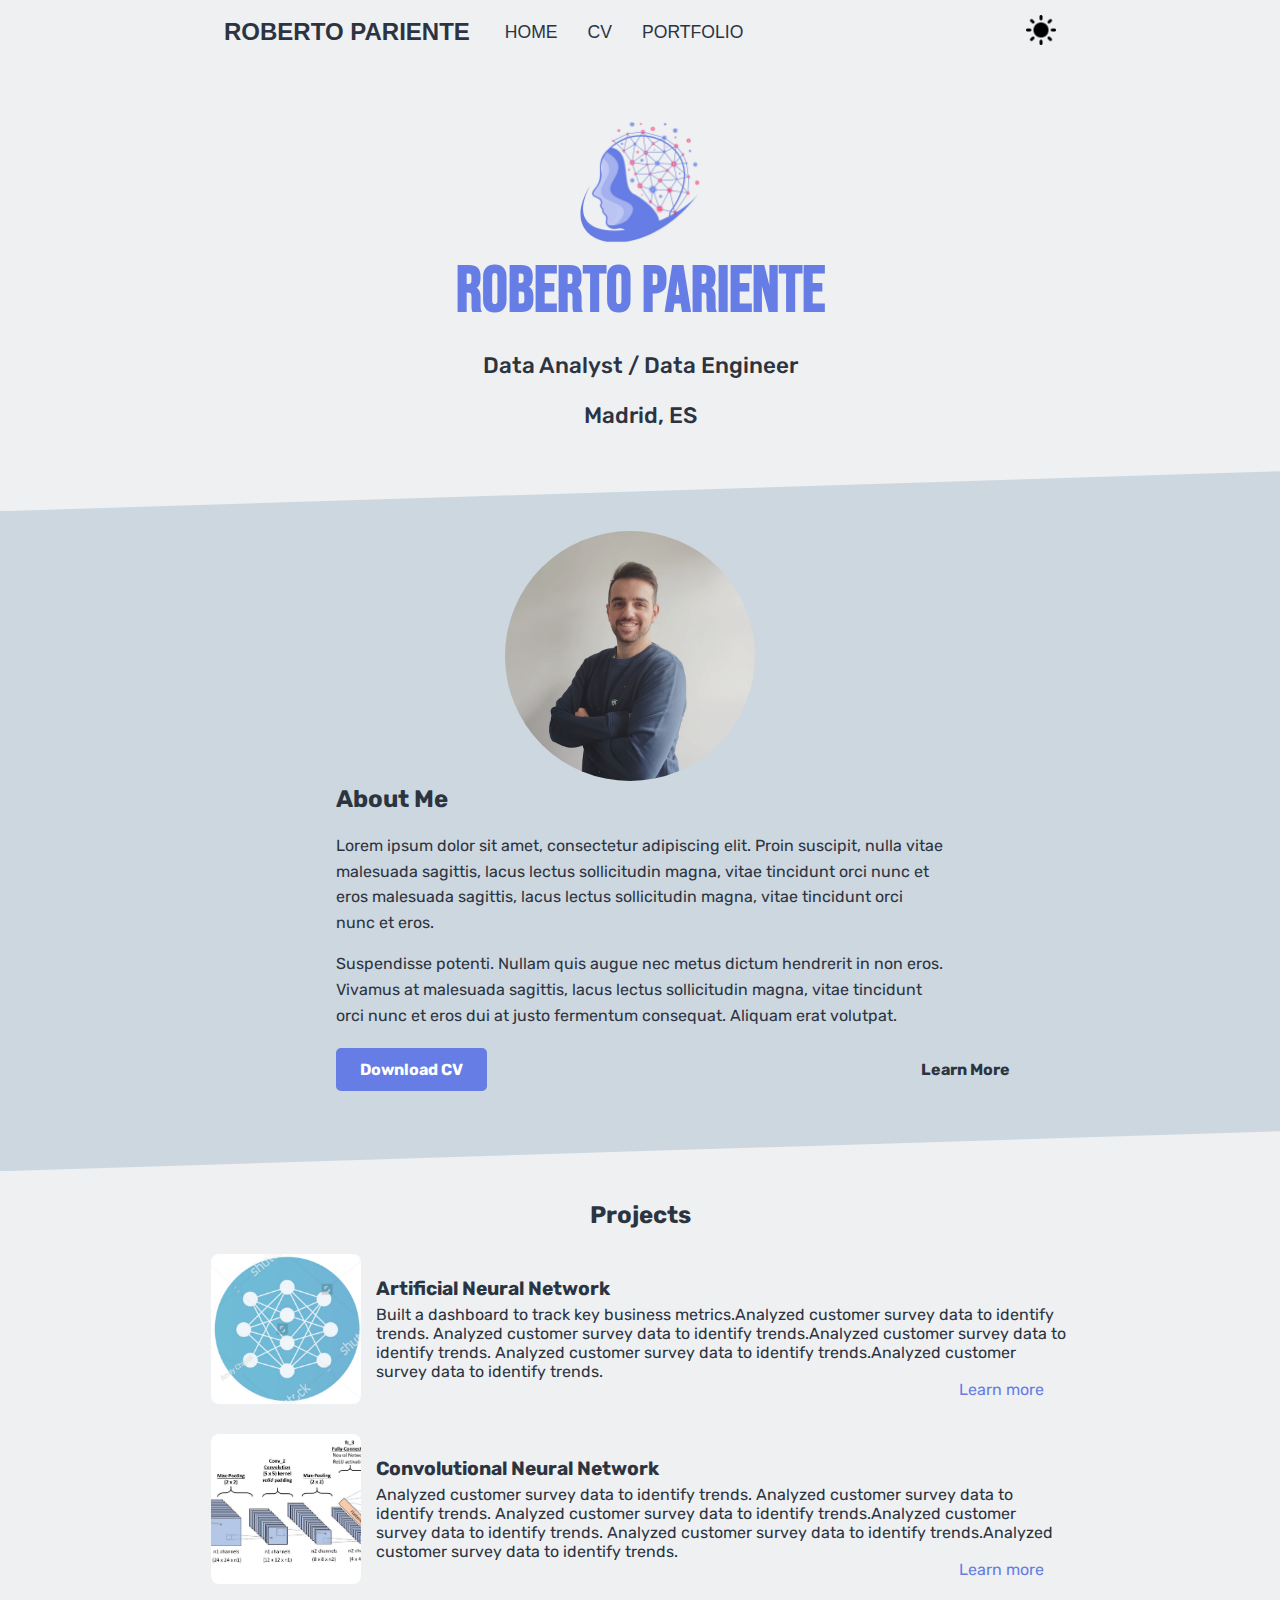
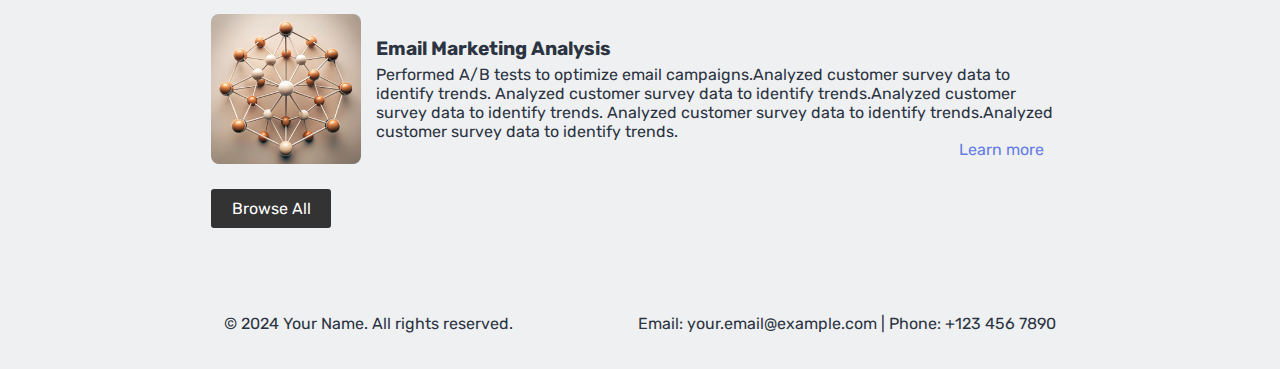
==== index.html @ 82af01e3 "Add files via upload" ====
<!DOCTYPE html>
<html lang="en">

<head>
    <meta charset="UTF-8">
    <meta name="viewport" content="width=device-width, initial-scale=1.0">
    <title>Roberto Pariente's Portfolio</title>
    <link rel="stylesheet" href="assets/css/main.css">
    <link href="https://fonts.googleapis.com/css2?family=Bebas+Neue&display=swap" rel="stylesheet">
    <link href="https://fonts.googleapis.com/css2?family=Rubik:wght@400;500;700&display=swap" rel="stylesheet">

    <script src="assets/js/main.js" defer></script>
</head>

<body>
    
    <!-- Navigation Bar -->
    <header>
        <div class="container">
            <div class="nav-left">
                <a href="index.html" class="logo">ROBERTO PARIENTE</a>
            </div>
            <nav class="nav-center">
                <ul>
                    <li><a href="index.html">HOME</a></li>
                    <li><a href="cv.html">CV</a></li>
                    <li><a href="portfolio.html">PORTFOLIO</a></li>
                </ul>
            </nav>
            <div class="nav-right">
                <!-- <a href="#" class="dark-mode-toggle">Dark Mode</a> -->
                <img class="dark-mode-toggle-img" src="assets/images/day-mode-icon.png" alt="Toggle Dark Mode">
            </div>
        </div>
    </header>

    <!-- Hero Section -->
    <section class="hero">
        <div class="hero-img">
            <img src="assets/images/Logo.png" alt="">
        </div>
        <div class="hero-content">
            <h1>Roberto Pariente</h1>
            <p>Data Analyst / Data Engineer</p>
            <p>Madrid, ES</p>
        </div>
    </section>

    <!-- About Me Section -->
    <section class="about-me">
        <div class="about-container">
            <div class="about-photo">
                <img src="assets/images/Linkedin_photo.jpg" alt="[Your Name]">
            </div>
            <div class="about-text">
                <h2>About Me</h2>
                <p>Lorem ipsum dolor sit amet, consectetur adipiscing elit. Proin suscipit, nulla vitae 
                    malesuada sagittis, lacus lectus sollicitudin magna, vitae tincidunt orci nunc et eros
                    malesuada sagittis, lacus lectus sollicitudin magna, vitae tincidunt orci nunc et eros.</p>
                <p>Suspendisse potenti. Nullam quis augue nec metus dictum hendrerit in non eros. Vivamus at 
                    malesuada sagittis, lacus lectus sollicitudin magna, vitae tincidunt orci nunc et eros
                    dui at justo fermentum consequat. Aliquam erat volutpat.</p>
                <div class="about-buttons">
                    <a href="your-cv.pdf" class="btn download" download>Download CV</a>
                    <a href="cv.html" class="btn learn-more">Learn More</a>
                </div>
            </div>
        </div>
    </section>

    <!-- Featured Projects -->
    <section class="featured-projects">
        <h2>Projects</h2>
        <div class="project-list">
            <div class="project-item">
                <img src="assets/images/Neural_network_example.png" alt="Artificial Neural Network" class="project-icon">
                <div class="project-details">
                    <h3>Artificial Neural Network</h3>
                    <p>Built a dashboard to track key business metrics.Analyzed customer survey data to identify trends.
                        Analyzed customer survey data to identify trends.Analyzed customer survey data to identify trends.
                        Analyzed customer survey data to identify trends.Analyzed customer survey data to identify trends.
                        <a href="project_1.html" class="learn-more-btn-index">Learn more</a></p>
                </div>
            </div>
            <div class="project-item">
                <img src="assets/images/example_CNN.jpeg" alt="Convolutional Neural Network" class="project-icon">
                <div class="project-details">
                    <h3>Convolutional Neural Network</h3>
                    <p>Analyzed customer survey data to identify trends. Analyzed customer survey data to identify trends.
                        Analyzed customer survey data to identify trends.Analyzed customer survey data to identify trends.
                        Analyzed customer survey data to identify trends.Analyzed customer survey data to identify trends.
                        <a href="iuguig.html" class="learn-more-btn-index">Learn more</a></p>
                </div>
            </div>
            <div class="project-item">
                <img src="assets/images/project-img-sample.png" alt="Email Marketing Analysis Icon" class="project-icon">
                <div class="project-details">
                    <h3>Email Marketing Analysis</h3>
                    <p>Performed A/B tests to optimize email campaigns.Analyzed customer survey data to identify trends.
                        Analyzed customer survey data to identify trends.Analyzed customer survey data to identify trends.
                        Analyzed customer survey data to identify trends.Analyzed customer survey data to identify trends.
                        <a href="#" class="learn-more-btn-index">Learn more</a></p>
                </div>
            </div>
            <a href="portfolio.html" class="browse-all-button">Browse All</a>
        </div>
    </section>

    <!-- Footer -->
    <footer>
        <div class="container">
            <p>&copy; 2024 Your Name. All rights reserved.</p>
            <p>Email: your.email@example.com | Phone: +123 456 7890</p>
        </div>
    </footer>
</body>

</html>
---- assets/css/main.css ----
/* Light Mode (Default) */
:root {
    --Navvar-bg-color: #eef0f2; 
    --Navvar-text-color: #2c3441;
    --Navvar-text-color-hover: #2c3441;
    --primary-bg-color: #eef0f2; 
    --primary-text-color: #2c3441;
    --primary-text-color-hover: #2c3441;
    --secondary-bg-color: #ccd7df;
    --secondary-text-color: #2c3441;
    --secondary-text-color-hover: #2c3441;
    --footer-bg-color: #eef0f2;
    --footer-text-color: #2c3441;
    --footer-text-color-hover: #2c3441;

    --special-color: #657de4;
    --highlight-color: #121212;
}

/* Dark Mode */
[data-theme="dark"] {
    
    --Navvar-bg-color: #2b3746; 
    --Navvar-text-color: #eef0f2;
    --Navvar-text-color-hover: #eef0f2;
    --primary-bg-color: #2b3746; 
    --primary-text-color: #eef0f2;
    --primary-text-color-hover: #eef0f2;
    --secondary-bg-color: #1a2029;
    --secondary-text-color: #eef0f2;
    --secondary-text-color-hover: #eef0f2;
    --footer-bg-color: #2b3746;
    --footer-text-color: #eef0f2;
    --footer-text-color-hover: #eef0f2;

    /* Accent Colors */
    --special-color: #657de4;
    --highlight-color: #f6f4ec;
}




/* General Styles */
body {
    font-family: 'Rubik', sans-serif;
    margin: 0;
    padding: 0;
    box-sizing: border-box;
}

.container {
    display: flex;
    justify-content: space-between;
    align-items: center;
    max-width: 65%;
    margin: 0 auto;
}

/* Navigation Bar */
header {
    background-color: var(--Navvar-bg-color);
    height: 30px;
    align-content: center;
    transition: background-color 0.3s ease, color 0.3s ease; /* Smooth transition */
    padding: 15px 0;
    font-family:'Lucida Sans', sans-serif;
    
}

header .container {
    display: flex;
    align-items: center;
    justify-content: space-between; /* Distribute space between nav-left, nav-center, and nav-right */
    padding: 0px 10px;
}

/* Align nav-left and nav-center next to each other */
.nav-left {
    display: flex;
    align-items: center;
    margin-right: 20px; /* Optional: adjust spacing between nav-left and nav-center */
}

.nav-center {
    display: flex;
    align-items: center;
    margin-right: auto; /* Push nav-center next to nav-left */
}

.logo {
    font-size: 1.5em;
    font-weight: bold;
    color: var(--Navvar-text-color);
    transition: color 0.3s ease;
    text-decoration: none;
}

nav ul {
    list-style: none;
    display: flex;
    padding: 0px 0px 0px 0px;
    margin: 0;
}

nav ul li {
    margin: 0 15px;
}

nav ul li a {
    text-decoration: none;
    color: var(--Navvar-text-color);
    font-size: 1.1em;
}

nav ul li a:hover {
    color: var(--Navvar-text-color-hover);
    font-weight: bold;
}

.nav-right {
    font-size: 1em;
}

.dark-mode-toggle {
    text-decoration: none;
    color: var(--Navvar-text-color);
    font-size: 1em;
}

.dark-mode-toggle:hover {
    color: var(--Navvar-text-color-hover);
}

.dark-mode-toggle-img {
    position: relative;
    cursor: pointer;
    width: 30px;
    height: auto;
    transition: transform 0.3s ease;
}


.dark-mode-toggle-img:hover {
    transform: scale(1.2);
}

/* Hero Section */
.hero {
    background-color: var(--primary-bg-color);
    transition: background-color 0.3s ease, color 0.3s ease; /* Smooth transition */
    padding: 60px 20px;
    text-align: center;
}

.hero img{
    min-width: 120px;
    width: 10%;
    height: auto;
    padding: 0px 0px 5px;
}

.hero-content h1 {
    margin: 0;
    font-family: 'Bebas Neue', sans-serif;
    font-size: 4em;
    color: var(--special-color);
}

.hero-content p {
    font-size: 1.4em;
    font-weight: 500;
    color: var(--primary-text-color);
}

/* About me section */

.about-me {
    position: relative;
    padding: 20px 20px 80px;
    background-color: var(--secondary-bg-color);
    transition: background-color 0.3s ease, color 0.3s ease; /* Smooth transition */
}

.about-me::before {
    content: '';
    position: absolute;
    top: 0;
    left: 0;
    right: 0;
    height: 40px; /* Adjust height for the slant */
    background-color: var(--secondary-bg-color); /* Match with the section background */
    transition: background-color 0.3s ease, color 0.3s ease; /* Smooth transition */
    clip-path: polygon(100% 0, 0 100%, 100% 100%);
    z-index: 1; /* Ensure it stays behind the content */
    transform: translateY(-99.8%); /* Optional: adjusts the slant position */
}

.about-container {
    position: relative;
    display: flex;
    max-width: 70%;
    margin: auto;
    align-items: center;
    justify-content: center;
    flex-wrap: wrap;
}

.about-photo img {
    min-width: 100px;
    width: 250px;
    height: auto;
    border-radius: 50%;
    margin-right: 20px;
}

.about-text {
    max-width: 70%;
}

.about-text h2 {
    color: var(--secondary-text-color);
    margin-top: 0;
}

.about-text p {
    color: var(--secondary-text-color);
    line-height: 1.6;
}

.about-buttons {
    margin-top: 20px;
}

.about-buttons .btn {
    display: inline-block;
    margin-right: 10px;
    padding: 12px 24px;
    color: white;
    background-color: #333;
    text-decoration: none;
    border-radius: 5px;
    font-weight: bold;
    cursor: pointer;
    transition: background-color 0.3s ease;

}

.about-buttons .btn:hover {
    text-decoration: underline;
}

.about-buttons .btn.download {
    background-color: var(--special-color);
    color: #fff;
    border: none;
}

.about-buttons .btn.download:hover {
    background-color: var(--special-color);
}

.about-buttons .learn-more{
    position: absolute;
    bottom: 0px;
    right: 30px;
    color: var(--secondary-text-color);
    background-color: var(--secondary-bg-color);
    transition: transform 0.3s ease;
}


/* Featured Projects */
.featured-projects {
    padding: 10px 20px 50px;
    background-color: var(--primary-bg-color);
    transition: background-color 0.3s ease, color 0.3s ease; /* Smooth transition */
    position: relative;
}

.featured-projects::before {
    content: '';
    position: absolute;
    top: 0;
    left: 0;
    right: 0;
    height: 40px; /* Adjust height for the slant */
    background-color: var(--primary-bg-color); /* Match with the section background */
    transition: background-color 0.3s ease, color 0.3s ease; /* Smooth transition */
    clip-path: polygon(100% 0, 0 100%, 100% 100%);
    z-index: 1; /* Ensure it stays behind the content */
    transform: translateY(-100%); /* Optional: adjusts the slant position */
}

.featured-projects h2 {
    margin-bottom: 20px;
    color: var(--primary-text-color);
    font-size: 1.5em;
    font-weight: bold;
    text-align: center; /* Center the heading */
}

.project-list {
    display: flex;
    flex-direction: column;
    gap: 20px;
    max-width: 70%;  /* Limit the width to prevent stretching across the screen */
    margin: 0 auto;    /* Center the project list within the section */
    padding: 0px 20px;   /* Add padding for spacing on both sides */
}

.project-item {
    position: relative;
    display: flex;
    align-items: center;
    padding: 5px;
}

.project-icon {
    width: 150px;
    height: 150px;
    margin-right: 15px;
    border-radius: 8px;
    object-fit: cover;
    background-color: var(--primary-bg-color);
    transition: background-color 0.3s ease, color 0.3s ease; /* Smooth transition */
}

.project-details {
    flex-grow: 1;
}

.project-details h3 {
    margin: 0;
    font-size: 1.2em;
    color: var(--primary-text-color);
    font-weight: bold;
}

.project-details p {
    margin: 5px 0 0;
    color: var(--primary-text-color);
}

.project-details a {
    color: var(--special-color);
    text-decoration: none;
}

.project-details a:hover {
    text-decoration: underline;
}

.learn-more-btn-index {
    position: absolute;
    bottom: 0px;
    right: 10px;
    color: var(--secondary-text-color);
    font-family:  'Rubik', sans-serif, monospace;
    padding: 10px 20px;
    display: inline-block;
    margin-top: 10px;
    align-self: flex-end;
}

.learn-more-btn-index:hover {
    text-decoration: underline;
}



.browse-all-button {
    display: inline-block;
    max-width: 80px;
    text-align: center;
    background-color: #333;
    color: #fff;
    padding: 10px 20px;
    margin-left: 5px;
    font-size: 1em;
    text-decoration: none;
    border-radius: 3px;
    transition: background-color 0.3s ease;
}

.browse-all-button:hover {
    background-color: #555;
}


/* Footer */
footer {
    background-color: var(--footer-bg-color);
    transition: background-color 0.3s ease, color 0.3s ease; /* Smooth transition */
    color: var(--footer-text-color);
    text-align: center;
    padding: 20px 0;
}

/* Main CV Container */
.cv-section {
    background-color: var(--primary-bg-color);
    transition: background-color 0.3s ease, color 0.3s ease; /* Smooth transition */
    color: var(--primary-text-color);
}


.cv-container {
    margin-left: auto;
    margin-right: auto;
    display: flex;
    gap: 30px;
    padding: 40px 0;
    max-width: 70%;
    
}

/* Left Column for CV */
.cv-left {
    flex: 1;
    max-width: 20%;
}

.profile-photo {
    width: 100%;
    border-radius: 10px;
    margin-bottom: 20px;
}

.personal-info {
    background-color: var(--secondary-bg-color);
    transition: background-color 0.3s ease, color 0.3s ease; /* Smooth transition */
    padding: 20px;
    border-radius: 10px;
}

.personal-info a{
    padding-left: 5px;
}

.personal-info a img{
    width: 30px;
    height: 30px;
}

/* Right Column for CV */
.cv-right {
    flex: 3;
}

.cv-right section {
    margin-bottom: 40px;
}


.cv-right h3 {
    margin-bottom: 20px;
    font-size: 1.5em;
    color: var(--primary-text-color);
}

.cv-item {
    display: flex;
    align-items: flex-start;
    margin-bottom: 20px;
    position: relative;
    flex-wrap: wrap;
}

.cv-item-info {
    flex: 1;
    padding-left: 10px;
}

.cv-item-icon-left,
.cv-item-icon-right {
    display: flex;
    align-items: center;
}

.cv-item-icon-left img,
.cv-item-icon-right img {
    width: 24px;
    height: auto;
}

.cv-item-icon-left {
    margin-right: 10px;
}

.cv-item h4 {
    margin: 0;
    font-size: 1.2em;
}

.cv-item p {
    margin: 5px 0;
    color: var(--primary-text-color);
}

.cv-item-details {
    display: none;
    padding: 10px;
    background-color: var(--secondary-bg-color);
    transition: background-color 0.3s ease, color 0.3s ease; /* Smooth transition */
    border-radius: 5px;
    width: 100%;
    margin-top: 10px;
    box-shadow: 0 2px 4px rgba(0, 0, 0, 0.1);
    line-height: 1.6;
    margin-left: 40px;
}

.cv-item-details li {
    margin-left: 10px;
}

.cv-item.open .cv-item-details {
    display: block;
}

.cv-item.open {
    flex-direction: column;
}

/* ######################################### Portfolio Section ###################################### */

.portfolio-section {
    background-color: var(--primary-bg-color);
    transition: background-color 0.3s ease, color 0.3s ease; /* Smooth transition */
    color: var(--primary-text-color);
}

.projects-container {
    max-width: 70%;
    margin: 0 auto;
    padding: 40px 0;
    text-align: center;
}

.projects-container h2 {
    margin-bottom: 30px;
    font-size: 2em;
    color: var(--primary-text-color);
}

/* Project Card */
.project-card {
    position: relative;
    display: flex;
    background-color: var(--secondary-bg-color);
    transition: background-color 0.3s ease, color 0.3s ease; /* Smooth transition */
    border-radius: 10px;
    margin-bottom: 20px;
    padding: 20px;
    align-items: center;
    justify-content: space-between;
}

.project-image {
    max-width: 250px;
    height: 250px;
    object-fit: cover;
    border-radius: 10px;
    margin-right: 40px;
}

.project-info {
    flex: 1;
    text-align: left;
}

.project-info h3 {
    margin: 0 0 10px 0;
    font-size: 1.5em;
    color: var(--secondary-text-color);
}

.project-info p {
    margin: 0 0 20px 0;
    color: var(--secondary-text-color);
}

.learn-more-btn {
    position: absolute;
    bottom: 10px;
    right: 10px;
    text-decoration: none;
    color: var(--secondary-text-color);
    background-color: var(--secondary-bg-color);
    font-family:  'Rubik', sans-serif, monospace;
    padding: 10px 20px;
    border-radius: 5px;
    display: inline-block;
    margin-top: 10px;
    align-self: flex-end;
}

.learn-more-btn:hover {
    text-decoration: underline;
}

/* #################### Project #################### */

.project-container {
    background-color: var(--primary-bg-color);
    transition: background-color 0.3s ease, color 0.3s ease; /* Smooth transition */
    padding: 40px 0px 80px;
}

.project-header {
    text-align: center;
    max-width: 70%;
    margin: auto;
    margin-bottom: 40px;
}

.project-header h1 {
    font-size: 50px;
    color: var(--primary-text-color);
}

.project-header p {
    font-size: 20px;
    color: var(--primary-text-color);
    margin-top: 10px;
}

.project-sections {
    position: relative;
    padding: 20px 20px;
    background-color: var(--secondary-bg-color);
    transition: background-color 0.3s ease, color 0.3s ease; /* Smooth transition */
}

.project-sections::before {
    content: '';
    position: absolute;
    top: 0;
    left: 0;
    right: 0;
    height: 80px; /* Adjust height for the slant */
    background-color: var(--secondary-bg-color); /* Match with the section background */
    transition: background-color 0.3s ease, color 0.3s ease; /* Smooth transition */
    clip-path: polygon(100% 0, 0 100%, 100% 100%);
    z-index: 1; /* Ensure it stays behind the content */
    transform: translateY(-100%); /* Optional: adjusts the slant position */
}

.project-sections section {
    width: 70%;
    margin: 0 auto 20px;
}

.project-sections h2 {
    font-size: 35px;
    margin-bottom: 20px;
    color: var(--secondary-text-color);
}

.project-sections h3 {
    font-size: 22px;
    color: var(--secondary-text-color);
    line-height: 1.6;
}

.project-sections li {
    font-size: 20px;
    color: var(--secondary-text-color);
    line-height: 1.6;
}
.project-sections p {
    font-size: 20px;
    color: var(--secondary-text-color);
    line-height: 1.6;
}

.project-sections pre {
    background-color: #f6f4ec;
    padding: 15px;
    border-radius: 5px;
    overflow-x: auto;
    margin-top: 10px;
}

.project-sections code {
    font-family: 'Courier New', Courier, monospace;
    color: #c7254e;
}
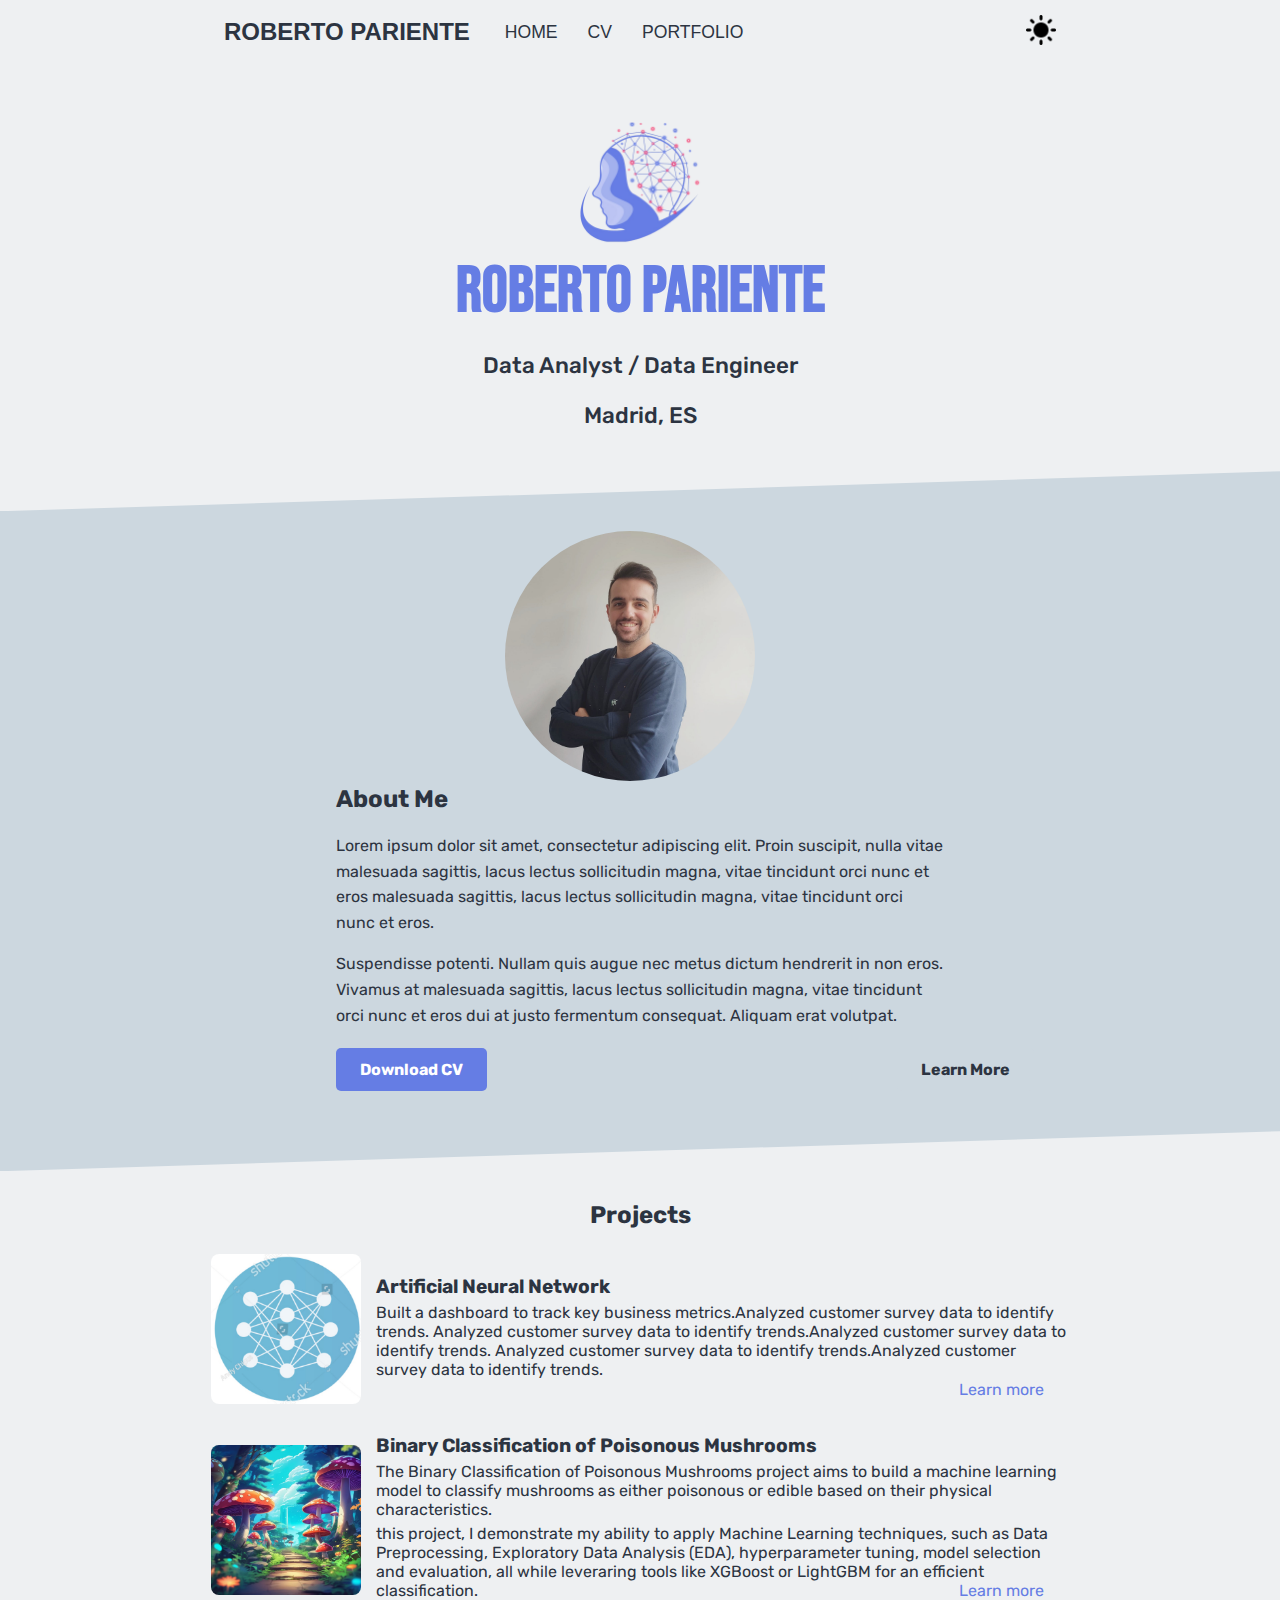
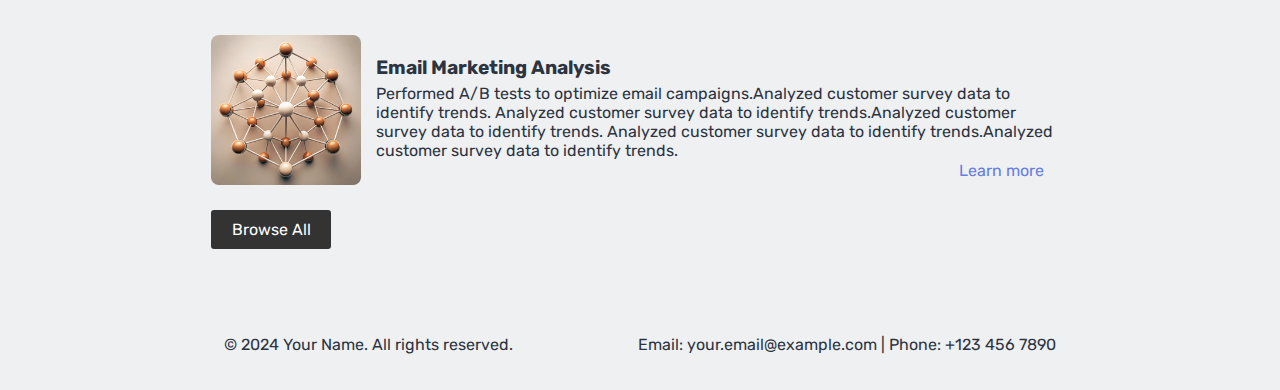
==== commit 21abafec: "Add files via upload" ====
--- a/index.html
+++ b/index.html
@@ -5,7 +5,8 @@
     <meta charset="UTF-8">
     <meta name="viewport" content="width=device-width, initial-scale=1.0">
     <title>Roberto Pariente's Portfolio</title>
-    <link rel="stylesheet" href="assets/css/main.css">
+    <link rel="stylesheet" href="assets/css/generic.css">
+    <link rel="stylesheet" href="assets/css/index.css">
     <link href="https://fonts.googleapis.com/css2?family=Bebas+Neue&display=swap" rel="stylesheet">
     <link href="https://fonts.googleapis.com/css2?family=Rubik:wght@400;500;700&display=swap" rel="stylesheet">
 
@@ -13,13 +14,38 @@
 </head>
 
 <body>
-    
-    <!-- Navigation Bar -->
     <header>
         <div class="container">
             <div class="nav-left">
                 <a href="index.html" class="logo">ROBERTO PARIENTE</a>
             </div>
+            <!-- Hamburger Menu Icon -->
+            <div class="hamburger" onclick="toggleMenu()">
+                <div class="bar"> </div>
+                <div class="bar"> </div>
+                <div class="bar"> </div>
+            </div>
+            <!-- Navigation Menu -->
+            <nav class="nav-center" id="navLinks">
+                <ul>
+                    <li><a href="index.html">HOME</a></li>
+                    <li><a href="cv.html">CV</a></li>
+                    <li><a href="portfolio.html">PORTFOLIO</a></li>
+                </ul>
+            </nav>
+            <div class="nav-right">
+                <img class="dark-mode-toggle-img" src="assets/images/day-mode-icon.png" alt="Toggle Dark Mode">
+            </div>
+        </div>
+    </header>
+    
+    <!-- Navigation Bar
+    <header>
+        <div class="container">
+            <div class="nav-left">
+                <a href="index.html" class="logo">ROBERTO PARIENTE</a>
+            </div>
+
             <nav class="nav-center">
                 <ul>
                     <li><a href="index.html">HOME</a></li>
@@ -27,12 +53,12 @@
                     <li><a href="portfolio.html">PORTFOLIO</a></li>
                 </ul>
             </nav>
+
             <div class="nav-right">
-                <!-- <a href="#" class="dark-mode-toggle">Dark Mode</a> -->
                 <img class="dark-mode-toggle-img" src="assets/images/day-mode-icon.png" alt="Toggle Dark Mode">
             </div>
         </div>
-    </header>
+    </header> -->
 
     <!-- Hero Section -->
     <section class="hero">
@@ -79,17 +105,26 @@
                     <p>Built a dashboard to track key business metrics.Analyzed customer survey data to identify trends.
                         Analyzed customer survey data to identify trends.Analyzed customer survey data to identify trends.
                         Analyzed customer survey data to identify trends.Analyzed customer survey data to identify trends.
-                        <a href="project_1.html" class="learn-more-btn-index">Learn more</a></p>
+                    </p>
+                    <p>
+                        <a href="project_1.html" class="learn-more-btn-index">Learn more</a>
+                    </p>
                 </div>
             </div>
             <div class="project-item">
-                <img src="assets/images/example_CNN.jpeg" alt="Convolutional Neural Network" class="project-icon">
+                <img src="assets/images/mushrooms.png" alt="Convolutional Neural Network" class="project-icon">
                 <div class="project-details">
-                    <h3>Convolutional Neural Network</h3>
-                    <p>Analyzed customer survey data to identify trends. Analyzed customer survey data to identify trends.
-                        Analyzed customer survey data to identify trends.Analyzed customer survey data to identify trends.
-                        Analyzed customer survey data to identify trends.Analyzed customer survey data to identify trends.
-                        <a href="iuguig.html" class="learn-more-btn-index">Learn more</a></p>
+                    <h3>Binary Classification of Poisonous Mushrooms</h3>
+                    <p>The Binary Classification of Poisonous Mushrooms project aims to build a machine learning 
+                        model to classify mushrooms as either poisonous or edible based on their physical characteristics.
+                    </p>
+                    <p> this project, I demonstrate my ability to apply Machine Learning techniques, such as Data 
+                        Preprocessing, Exploratory Data Analysis (EDA), hyperparameter tuning, model selection and evaluation,
+                        all while leveraring tools like XGBoost or LightGBM for an efficient classification. 
+                    </p>
+                    <p>
+                        <a href="project_2.html" class="learn-more-btn-index">Learn more</a>
+                    </p>
                 </div>
             </div>
             <div class="project-item">
@@ -99,7 +134,10 @@
                     <p>Performed A/B tests to optimize email campaigns.Analyzed customer survey data to identify trends.
                         Analyzed customer survey data to identify trends.Analyzed customer survey data to identify trends.
                         Analyzed customer survey data to identify trends.Analyzed customer survey data to identify trends.
-                        <a href="#" class="learn-more-btn-index">Learn more</a></p>
+                    </p>
+                    <p>
+                        <a href="#" class="learn-more-btn-index">Learn more</a>
+                    </p>
                 </div>
             </div>
             <a href="portfolio.html" class="browse-all-button">Browse All</a>
--- a/assets/css/generic.css
+++ b/assets/css/generic.css
@@ -0,0 +1,206 @@
+/* Light Mode (Default) */
+:root {
+    --Navvar-bg-color: #eef0f2; 
+    --Navvar-text-color: #2c3441;
+    --Navvar-text-color-hover: #2c3441;
+    --primary-bg-color: #eef0f2; 
+    --primary-text-color: #2c3441;
+    --primary-text-color-hover: #2c3441;
+    --secondary-bg-color: #ccd7df;
+    --secondary-text-color: #2c3441;
+    --secondary-text-color-hover: #2c3441;
+    --footer-bg-color: #eef0f2;
+    --footer-text-color: #2c3441;
+    --footer-text-color-hover: #2c3441;
+
+    --special-color: #657de4;
+    --highlight-color: #121212;
+}
+
+/* Dark Mode */
+[data-theme="dark"] {
+    
+    --Navvar-bg-color: #2b3746; 
+    --Navvar-text-color: #eef0f2;
+    --Navvar-text-color-hover: #eef0f2;
+    --primary-bg-color: #2b3746; 
+    --primary-text-color: #eef0f2;
+    --primary-text-color-hover: #eef0f2;
+    --secondary-bg-color: #1a2029;
+    --secondary-text-color: #eef0f2;
+    --secondary-text-color-hover: #eef0f2;
+    --footer-bg-color: #2b3746;
+    --footer-text-color: #eef0f2;
+    --footer-text-color-hover: #eef0f2;
+
+    /* Accent Colors */
+    --special-color: #657de4;
+    --highlight-color: #f6f4ec;
+}
+
+
+/* General Styles */
+body {
+    font-family: 'Rubik', sans-serif;
+    margin: 0;
+    padding: 0;
+    box-sizing: border-box;
+}
+
+.container {
+    display: flex;
+    justify-content: space-between;
+    align-items: center;
+    max-width: 65%;
+    margin: 0 auto;
+    position: relative;
+}
+
+/* Navigation Bar */
+header {
+    background-color: var(--Navvar-bg-color);
+    height: 30px;
+    align-content: center;
+    transition: background-color 0.3s ease, color 0.3s ease; /* Smooth transition */
+    padding: 15px 0;
+    font-family:'Lucida Sans', sans-serif;
+    
+}
+
+header .container {
+    display: flex;
+    align-items: center;
+    justify-content: space-between; /* Distribute space between nav-left, nav-center, and nav-right */
+    padding: 0px 10px;
+}
+
+/* Align nav-left and nav-center next to each other */
+.nav-left {
+    display: flex;
+    align-items: center;
+    margin-right: 20px; /* Optional: adjust spacing between nav-left and nav-center */
+}
+
+.nav-center {
+    display: flex;
+    align-items: center;
+    margin-right: auto; /* Push nav-center next to nav-left */
+}
+
+.logo {
+    font-size: 1.5em;
+    font-weight: bold;
+    color: var(--Navvar-text-color);
+    transition: color 0.3s ease;
+    text-decoration: none;
+}
+
+nav ul {
+    list-style: none;
+    display: flex;
+    padding: 0px 0px 0px 0px;
+    margin: 0;
+}
+
+nav ul li {
+    margin: 0 15px;
+}
+
+nav ul li a {
+    text-decoration: none;
+    color: var(--Navvar-text-color);
+    font-size: 1.1em;
+}
+
+nav ul li a:hover {
+    color: var(--Navvar-text-color-hover);
+    font-weight: bold;
+}
+
+
+/* Hamburger Menu Styles */
+.hamburger {
+    display: none;
+    cursor: pointer;
+    flex-direction: column;
+    justify-content: space-between;
+    width: 25px;  /* Adjust width for better visibility */
+    height: 20px;
+    position: absolute;  /* Position the hamburger separately */
+    right: 60px;  /* Adjust positioning from right to prevent overlap with dark mode */
+    top: 15px;
+}
+
+.hamburger .bar {
+    width: 100%;  /* Full width */
+    height: 3px;
+    background-color: black;  /* Visible black bars */
+    margin: 3px 0;  /* Spacing between bars */
+}
+
+.nav-right {
+    font-size: 1em;
+}
+
+.dark-mode-toggle {
+    text-decoration: none;
+    color: var(--Navvar-text-color);
+    font-size: 1em;
+}
+
+.dark-mode-toggle:hover {
+    color: var(--Navvar-text-color-hover);
+}
+
+.dark-mode-toggle-img {
+    position: relative;
+    cursor: pointer;
+    width: 30px;
+    height: auto;
+    transition: transform 0.3s ease;
+}
+
+
+.dark-mode-toggle-img:hover {
+    transform: scale(1.2);
+}
+
+
+/* Footer */
+footer {
+    background-color: var(--footer-bg-color);
+    transition: background-color 0.3s ease, color 0.3s ease; /* Smooth transition */
+    color: var(--footer-text-color);
+    text-align: center;
+    padding: 20px 0;
+}
+
+
+
+/* Responsive for Mobile Devices */
+@media screen and (max-width: 768px) {
+    .nav-center ul {
+        display: none;
+        flex-direction: column;
+        position: absolute;
+        top: 60px;
+        right: 0;
+        background-color: white;
+        width: 100%;
+        text-align: center;
+    }
+
+    .nav-center ul li {
+        margin: 10px 0;
+    }
+
+    /* Show Hamburger */
+    .hamburger {
+        display: flex;
+    }
+
+    /* Toggle the menu when active */
+    .nav-center.active ul {
+        display: flex;
+    }
+}--- a/assets/css/index.css
+++ b/assets/css/index.css
@@ -0,0 +1,266 @@
+/* Hero Section */
+.hero {
+    background-color: var(--primary-bg-color);
+    transition: background-color 0.3s ease, color 0.3s ease; /* Smooth transition */
+    padding: 60px 20px;
+    text-align: center;
+}
+
+.hero img{
+    min-width: 120px;
+    width: 10%;
+    height: auto;
+    padding: 0px 0px 5px;
+}
+
+.hero-content h1 {
+    margin: 0;
+    font-family: 'Bebas Neue', sans-serif;
+    font-size: 4em;
+    color: var(--special-color);
+}
+
+.hero-content p {
+    font-size: 1.4em;
+    font-weight: 500;
+    color: var(--primary-text-color);
+}
+
+/* About me section */
+
+.about-me {
+    position: relative;
+    padding: 20px 20px 80px;
+    background-color: var(--secondary-bg-color);
+    transition: background-color 0.3s ease, color 0.3s ease; /* Smooth transition */
+}
+
+.about-me::before {
+    content: '';
+    position: absolute;
+    top: 0;
+    left: 0;
+    right: 0;
+    height: 40px; /* Adjust height for the slant */
+    background-color: var(--secondary-bg-color); /* Match with the section background */
+    transition: background-color 0.3s ease, color 0.3s ease; /* Smooth transition */
+    clip-path: polygon(100% 0, 0 100%, 100% 100%);
+    z-index: 1; /* Ensure it stays behind the content */
+    transform: translateY(-99.8%); /* Optional: adjusts the slant position */
+}
+
+.about-container {
+    position: relative;
+    display: flex;
+    max-width: 70%;
+    margin: auto;
+    align-items: center;
+    justify-content: center;
+    flex-wrap: wrap;
+}
+
+.about-photo img {
+    min-width: 100px;
+    width: 250px;
+    height: auto;
+    border-radius: 50%;
+    margin-right: 20px;
+}
+
+.about-text {
+    max-width: 70%;
+}
+
+.about-text h2 {
+    color: var(--secondary-text-color);
+    margin-top: 0;
+}
+
+.about-text p {
+    color: var(--secondary-text-color);
+    line-height: 1.6;
+}
+
+.about-buttons {
+    margin-top: 20px;
+}
+
+.about-buttons .btn {
+    display: inline-block;
+    margin-right: 10px;
+    padding: 12px 24px;
+    color: white;
+    background-color: #333;
+    text-decoration: none;
+    border-radius: 5px;
+    font-weight: bold;
+    cursor: pointer;
+    transition: background-color 0.3s ease;
+
+}
+
+.about-buttons .btn:hover {
+    text-decoration: underline;
+}
+
+.about-buttons .btn.download {
+    background-color: var(--special-color);
+    color: #fff;
+    border: none;
+}
+
+.about-buttons .btn.download:hover {
+    background-color: var(--special-color);
+}
+
+.about-buttons .learn-more{
+    position: absolute;
+    bottom: 0px;
+    right: 30px;
+    color: var(--secondary-text-color);
+    background-color: var(--secondary-bg-color);
+    transition: transform 0.3s ease;
+}
+
+
+/* Featured Projects */
+.featured-projects {
+    padding: 10px 20px 50px;
+    background-color: var(--primary-bg-color);
+    transition: background-color 0.3s ease, color 0.3s ease; /* Smooth transition */
+    position: relative;
+}
+
+.featured-projects::before {
+    content: '';
+    position: absolute;
+    top: 0;
+    left: 0;
+    right: 0;
+    height: 40px; /* Adjust height for the slant */
+    background-color: var(--primary-bg-color); /* Match with the section background */
+    transition: background-color 0.3s ease, color 0.3s ease; /* Smooth transition */
+    clip-path: polygon(100% 0, 0 100%, 100% 100%);
+    z-index: 1; /* Ensure it stays behind the content */
+    transform: translateY(-100%); /* Optional: adjusts the slant position */
+}
+
+.featured-projects h2 {
+    margin-bottom: 20px;
+    color: var(--primary-text-color);
+    font-size: 1.5em;
+    font-weight: bold;
+    text-align: center; /* Center the heading */
+}
+
+.project-list {
+    display: flex;
+    flex-direction: column;
+    gap: 20px;
+    max-width: 70%;  /* Limit the width to prevent stretching across the screen */
+    margin: 0 auto;    /* Center the project list within the section */
+    padding: 0px 20px;   /* Add padding for spacing on both sides */
+}
+
+.project-item {
+    position: relative;
+    display: flex;
+    align-items: center;
+    padding: 5px;
+}
+
+.project-icon {
+    width: 150px;
+    height: 150px;
+    margin-right: 15px;
+    border-radius: 8px;
+    object-fit: cover;
+    background-color: var(--primary-bg-color);
+    transition: background-color 0.3s ease, color 0.3s ease; /* Smooth transition */
+}
+
+.project-details {
+    flex-grow: 1;
+}
+
+.project-details h3 {
+    margin: 0;
+    font-size: 1.2em;
+    color: var(--primary-text-color);
+    font-weight: bold;
+}
+
+.project-details p {
+    margin: 5px 0 0;
+    color: var(--primary-text-color);
+}
+
+.project-details a {
+    color: var(--special-color);
+    text-decoration: none;
+}
+
+.project-details a:hover {
+    text-decoration: underline;
+}
+
+.learn-more-btn-index {
+    position: absolute;
+    bottom: 0px;
+    right: 10px;
+    color: var(--secondary-text-color);
+    font-family:  'Rubik', sans-serif, monospace;
+    padding: 10px 20px;
+    display: inline-block;
+    margin-top: 10px;
+    align-self: flex-end;
+}
+
+.learn-more-btn-index:hover {
+    text-decoration: underline;
+}
+
+.browse-all-button {
+    display: inline-block;
+    max-width: 80px;
+    text-align: center;
+    background-color: #333;
+    color: #fff;
+    padding: 10px 20px;
+    margin-left: 5px;
+    font-size: 1em;
+    text-decoration: none;
+    border-radius: 3px;
+    transition: background-color 0.3s ease;
+}
+
+.browse-all-button:hover {
+    background-color: #555;
+}
+
+
+/* Responsive for Mobile Devices */
+@media screen and (max-width: 768px) {
+    .about-container {
+        max-width: 100%;
+    }
+    .about-text {
+        max-width: 90%;
+    }
+    .project-list{
+        max-width: 100%;
+    }
+    .project-item {
+        flex-direction: column;
+        margin-bottom: 10px;
+        justify-content: space-between;
+    }
+    .learn-more-btn-index {
+        bottom: -20px;
+    }
+    .browse-all-button{
+        margin-left: auto;
+        margin-right: auto;
+    }
+
+}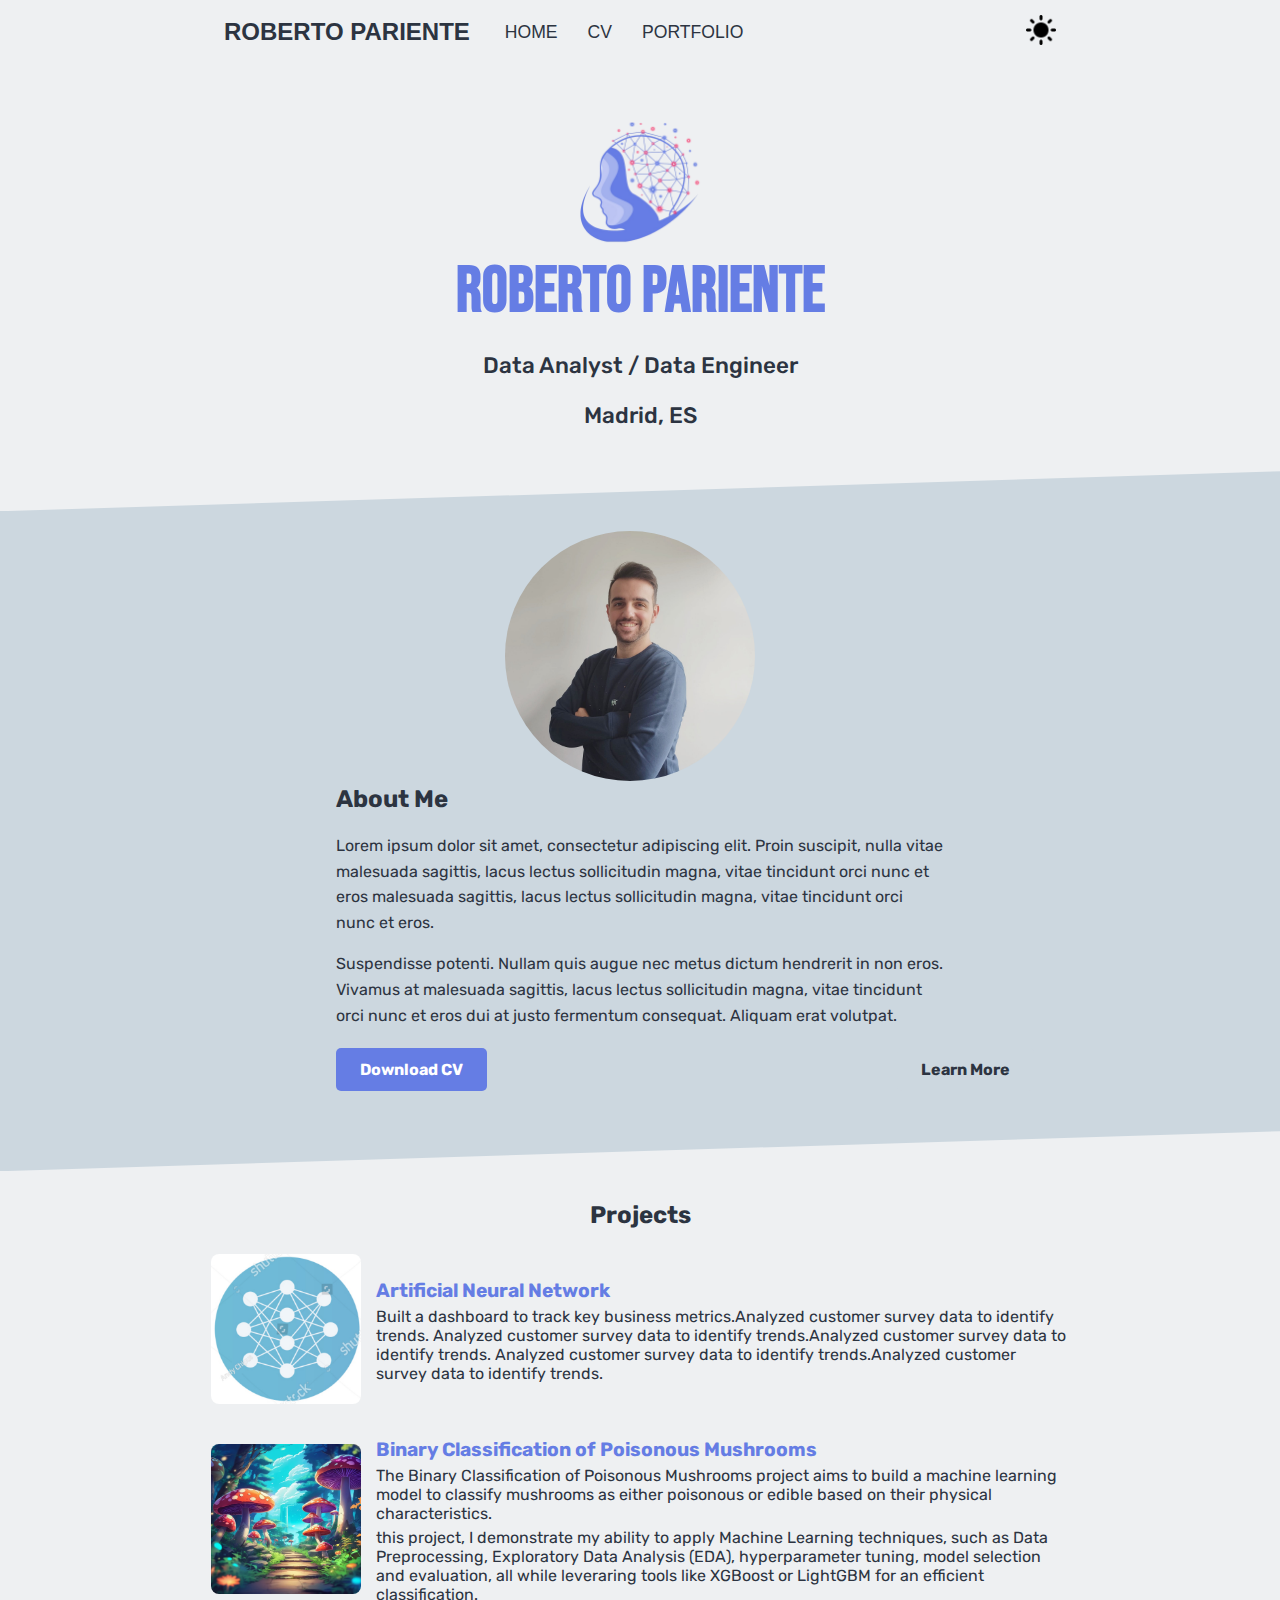
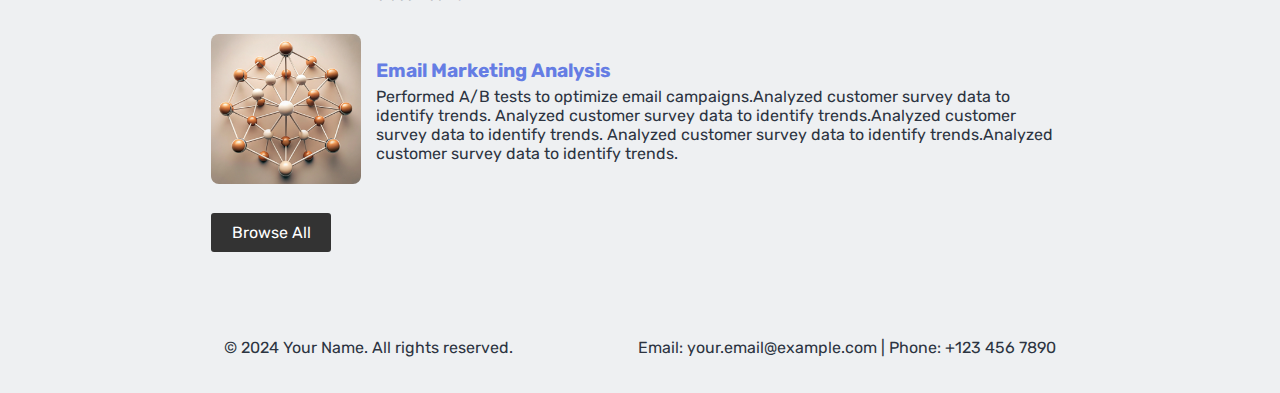
==== commit d2da32a6: "Add files via upload" ====
--- a/index.html
+++ b/index.html
@@ -21,9 +21,9 @@
             </div>
             <!-- Hamburger Menu Icon -->
             <div class="hamburger" onclick="toggleMenu()">
-                <div class="bar"> </div>
-                <div class="bar"> </div>
-                <div class="bar"> </div>
+                <div class="bar"></div>
+                <div class="bar"></div>
+                <div class="bar"></div>
             </div>
             <!-- Navigation Menu -->
             <nav class="nav-center" id="navLinks">
@@ -99,22 +99,28 @@
         <h2>Projects</h2>
         <div class="project-list">
             <div class="project-item">
-                <img src="assets/images/Neural_network_example.png" alt="Artificial Neural Network" class="project-icon">
-                <div class="project-details">
-                    <h3>Artificial Neural Network</h3>
+                <a href="project_1.html">
+                    <img src="assets/images/Neural_network_example.png" alt="Artificial Neural Network" class="project-icon">
+                </a>
+                <div class="project-details">    
+                    <a href="project_1.html">
+                        <h3>Artificial Neural Network</h3>
+                    </a>
                     <p>Built a dashboard to track key business metrics.Analyzed customer survey data to identify trends.
                         Analyzed customer survey data to identify trends.Analyzed customer survey data to identify trends.
                         Analyzed customer survey data to identify trends.Analyzed customer survey data to identify trends.
                     </p>
-                    <p>
-                        <a href="project_1.html" class="learn-more-btn-index">Learn more</a>
-                    </p>
                 </div>
             </div>
             <div class="project-item">
-                <img src="assets/images/mushrooms.png" alt="Convolutional Neural Network" class="project-icon">
+                <a href="project_2.html">
+
+                    <img src="assets/images/mushrooms.png" alt="Convolutional Neural Network" class="project-icon">
+                </a>
                 <div class="project-details">
-                    <h3>Binary Classification of Poisonous Mushrooms</h3>
+                    <a href="project_2.html">
+                        <h3>Binary Classification of Poisonous Mushrooms</h3>
+                    </a>
                     <p>The Binary Classification of Poisonous Mushrooms project aims to build a machine learning 
                         model to classify mushrooms as either poisonous or edible based on their physical characteristics.
                     </p>
@@ -122,21 +128,19 @@
                         Preprocessing, Exploratory Data Analysis (EDA), hyperparameter tuning, model selection and evaluation,
                         all while leveraring tools like XGBoost or LightGBM for an efficient classification. 
                     </p>
-                    <p>
-                        <a href="project_2.html" class="learn-more-btn-index">Learn more</a>
-                    </p>
                 </div>
             </div>
             <div class="project-item">
-                <img src="assets/images/project-img-sample.png" alt="Email Marketing Analysis Icon" class="project-icon">
+                <a href="project_3.html">
+                    <img src="assets/images/project-img-sample.png" alt="Email Marketing Analysis Icon" class="project-icon">
+                </a>
                 <div class="project-details">
-                    <h3>Email Marketing Analysis</h3>
+                    <a href="project_3.html">
+                        <h3>Email Marketing Analysis</h3>
+                    </a>    
                     <p>Performed A/B tests to optimize email campaigns.Analyzed customer survey data to identify trends.
                         Analyzed customer survey data to identify trends.Analyzed customer survey data to identify trends.
                         Analyzed customer survey data to identify trends.Analyzed customer survey data to identify trends.
-                    </p>
-                    <p>
-                        <a href="#" class="learn-more-btn-index">Learn more</a>
                     </p>
                 </div>
             </div>
--- a/assets/css/generic.css
+++ b/assets/css/generic.css
@@ -128,14 +128,15 @@
     height: 20px;
     position: absolute;  /* Position the hamburger separately */
     right: 60px;  /* Adjust positioning from right to prevent overlap with dark mode */
-    top: 15px;
-}
-
-.hamburger .bar {
-    width: 100%;  /* Full width */
-    height: 3px;
-    background-color: black;  /* Visible black bars */
-    margin: 3px 0;  /* Spacing between bars */
+    top: 7px;
+}
+
+
+.hamburger div {
+    width: 100%; /* Full width of the container */
+    height: 3.5px; /* Thickness of the lines */
+    background-color: var(--primary-text-color); /* Color of the hamburger lines */
+    border-radius: 4px; /* To give slightly rounded edges, optional */
 }
 
 .nav-right {
@@ -179,15 +180,25 @@
 
 /* Responsive for Mobile Devices */
 @media screen and (max-width: 768px) {
+    body .container{
+        max-width: 90%;
+        justify-content: center;
+    }
+    .logo {
+        font-size: 1.3em;
+    }
+
     .nav-center ul {
         display: none;
         flex-direction: column;
         position: absolute;
-        top: 60px;
+        top: 15vw;
         right: 0;
-        background-color: white;
+        background-color: var(--secondary-bg-color);
         width: 100%;
-        text-align: center;
+        height: 500%;
+        align-items: center;
+        justify-content: center;
     }
 
     .nav-center ul li {
@@ -203,4 +214,7 @@
     .nav-center.active ul {
         display: flex;
     }
+    footer{
+        font-size: 0.8em;
+    }
 }--- a/assets/css/index.css
+++ b/assets/css/index.css
@@ -186,7 +186,7 @@
 .project-details h3 {
     margin: 0;
     font-size: 1.2em;
-    color: var(--primary-text-color);
+    color: var(--special-color);
     font-weight: bold;
 }
 
@@ -196,29 +196,14 @@
 }
 
 .project-details a {
-    color: var(--special-color);
     text-decoration: none;
 }
 
 .project-details a:hover {
     text-decoration: underline;
-}
-
-.learn-more-btn-index {
-    position: absolute;
-    bottom: 0px;
-    right: 10px;
-    color: var(--secondary-text-color);
-    font-family:  'Rubik', sans-serif, monospace;
-    padding: 10px 20px;
-    display: inline-block;
-    margin-top: 10px;
-    align-self: flex-end;
-}
-
-.learn-more-btn-index:hover {
-    text-decoration: underline;
-}
+    text-decoration-color: var(--special-color);
+}
+
 
 .browse-all-button {
     display: inline-block;
@@ -241,11 +226,21 @@
 
 /* Responsive for Mobile Devices */
 @media screen and (max-width: 768px) {
+    .hero-content h1 {
+        font-size: 3em;
+    }
+    .hero-content p {
+        font-size: 1.1em;
+    }
+
     .about-container {
         max-width: 100%;
     }
     .about-text {
         max-width: 90%;
+    }
+    .about-buttons .learn-more{
+        right: 0px;
     }
     .project-list{
         max-width: 100%;
@@ -255,8 +250,8 @@
         margin-bottom: 10px;
         justify-content: space-between;
     }
-    .learn-more-btn-index {
-        bottom: -20px;
+    .project-details{
+        margin-top: 10px;
     }
     .browse-all-button{
         margin-left: auto;
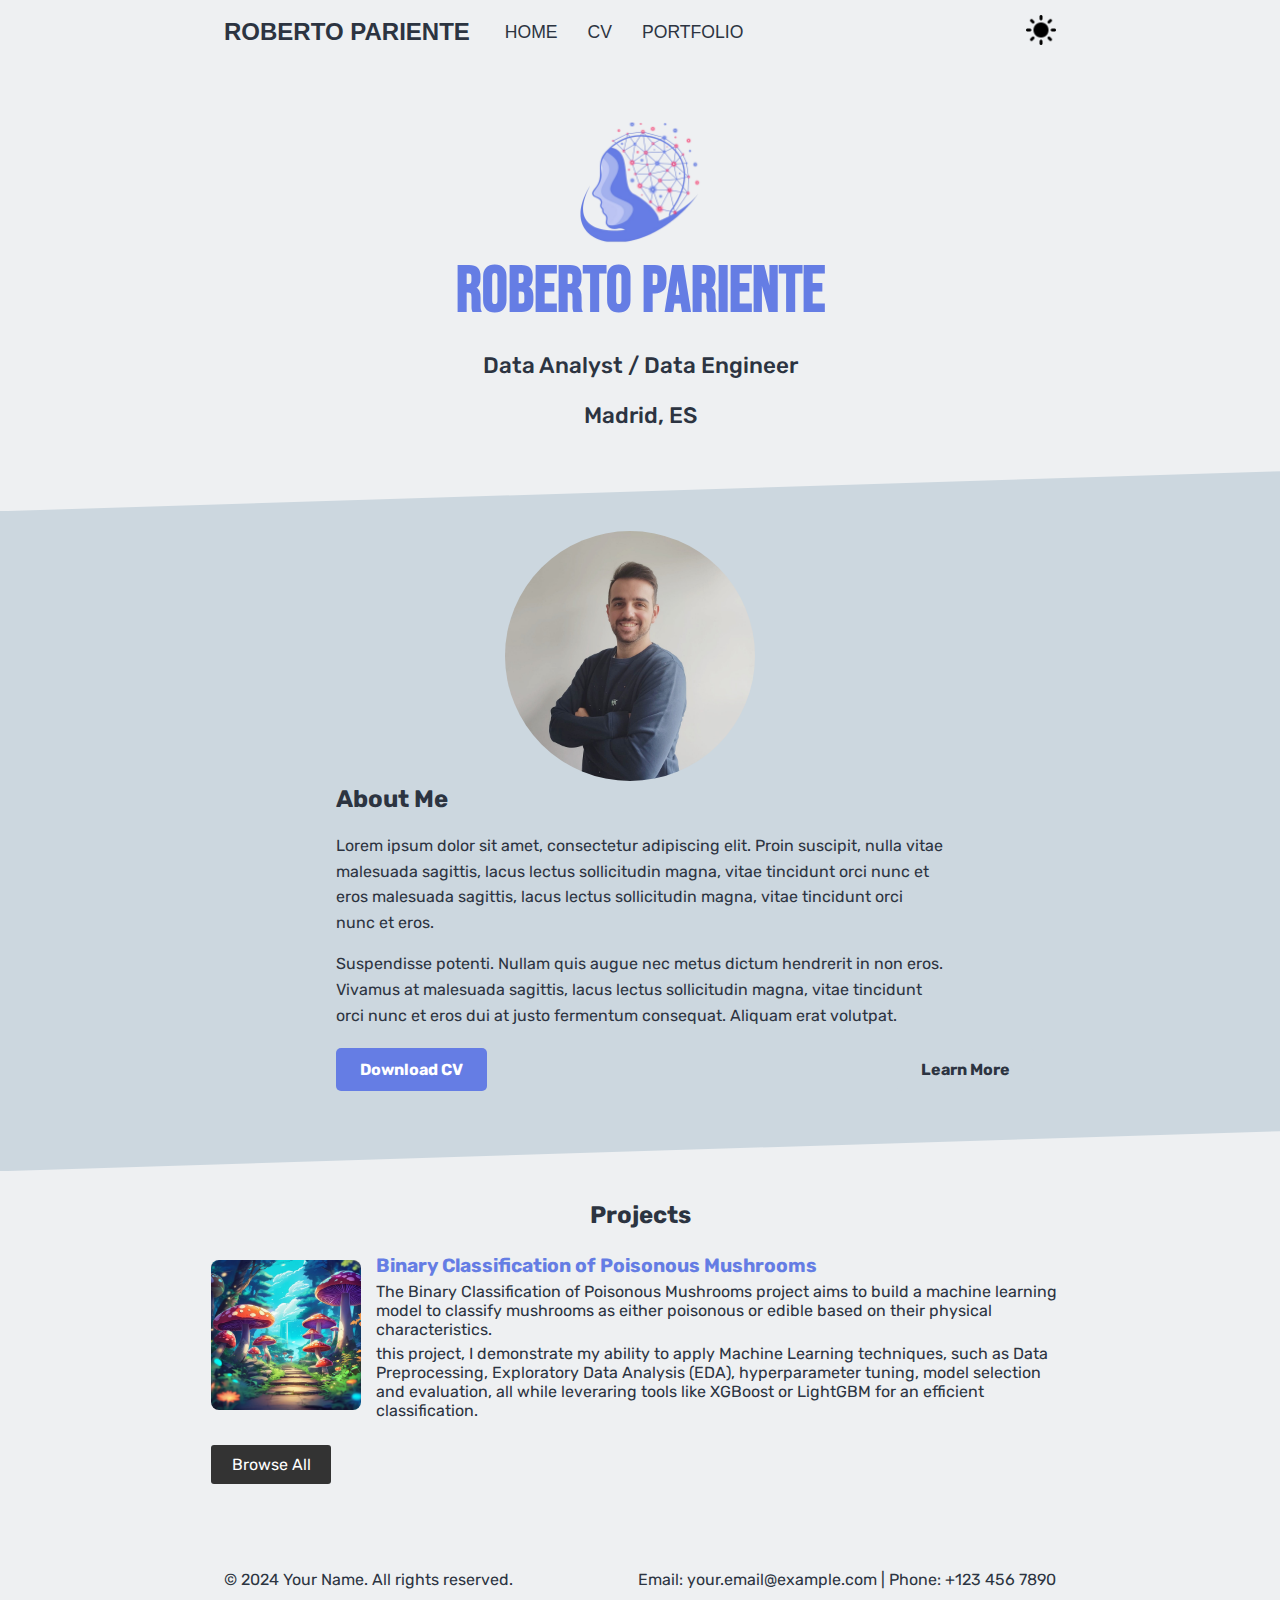
==== commit 53d5ed9a: "Add files via upload" ====
--- a/index.html
+++ b/index.html
@@ -98,6 +98,8 @@
     <section class="featured-projects">
         <h2>Projects</h2>
         <div class="project-list">
+            
+            <!--
             <div class="project-item">
                 <a href="project_1.html">
                     <img src="assets/images/Neural_network_example.png" alt="Artificial Neural Network" class="project-icon">
@@ -112,6 +114,8 @@
                     </p>
                 </div>
             </div>
+            -->
+
             <div class="project-item">
                 <a href="project_2.html">
 
@@ -130,20 +134,7 @@
                     </p>
                 </div>
             </div>
-            <div class="project-item">
-                <a href="project_3.html">
-                    <img src="assets/images/project-img-sample.png" alt="Email Marketing Analysis Icon" class="project-icon">
-                </a>
-                <div class="project-details">
-                    <a href="project_3.html">
-                        <h3>Email Marketing Analysis</h3>
-                    </a>    
-                    <p>Performed A/B tests to optimize email campaigns.Analyzed customer survey data to identify trends.
-                        Analyzed customer survey data to identify trends.Analyzed customer survey data to identify trends.
-                        Analyzed customer survey data to identify trends.Analyzed customer survey data to identify trends.
-                    </p>
-                </div>
-            </div>
+            
             <a href="portfolio.html" class="browse-all-button">Browse All</a>
         </div>
     </section>
--- a/assets/css/index.css
+++ b/assets/css/index.css
@@ -226,6 +226,9 @@
 
 /* Responsive for Mobile Devices */
 @media screen and (max-width: 768px) {
+    .hero{
+        padding: 20px 20px 50px;
+    }
     .hero-content h1 {
         font-size: 3em;
     }
@@ -236,6 +239,12 @@
     .about-container {
         max-width: 100%;
     }
+    .about-photo img {
+        width: 200px;
+        height: auto;
+        margin-bottom: 20px;
+    }
+
     .about-text {
         max-width: 90%;
     }
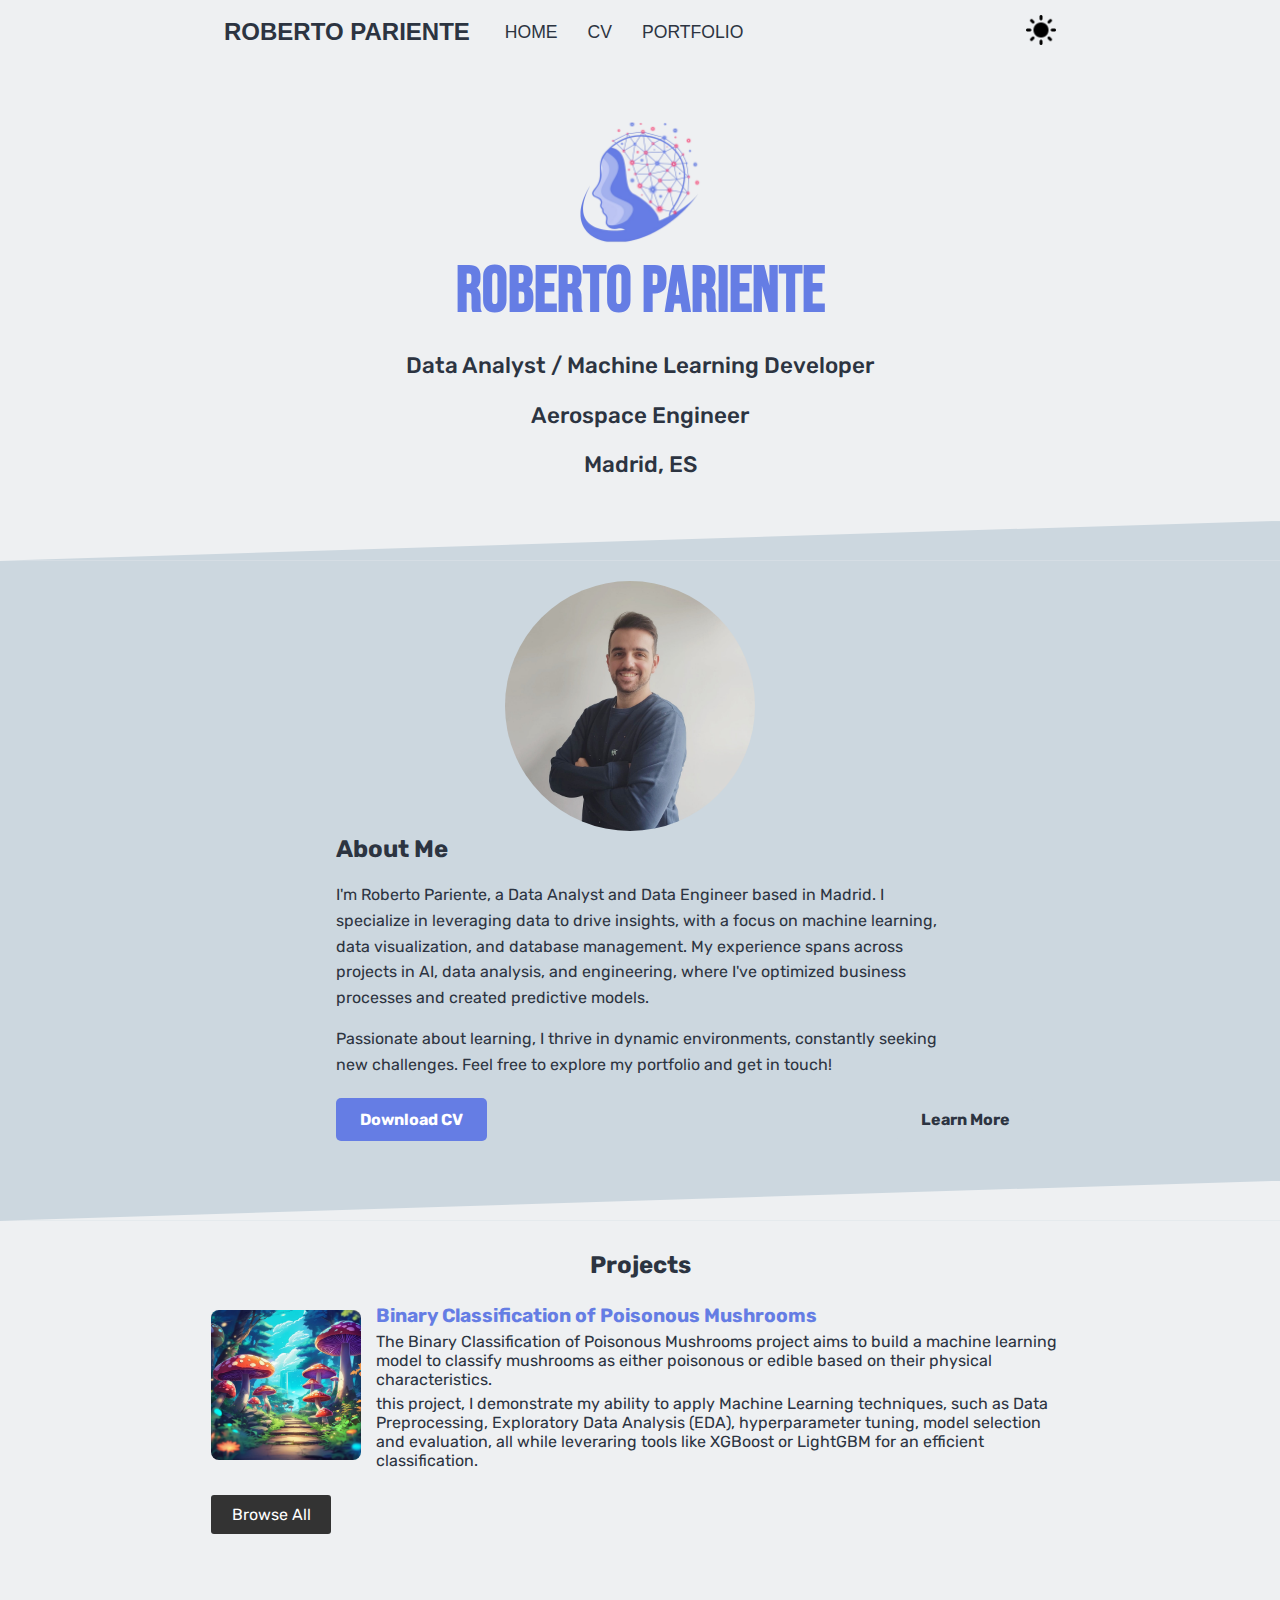
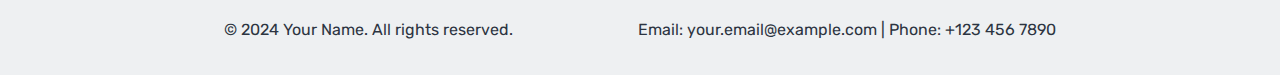
==== commit b2508a9b: "Add files via upload" ====
--- a/index.html
+++ b/index.html
@@ -67,7 +67,8 @@
         </div>
         <div class="hero-content">
             <h1>Roberto Pariente</h1>
-            <p>Data Analyst / Data Engineer</p>
+            <p>Data Analyst / Machine Learning Developer</p>
+            <p>Aerospace Engineer</p>
             <p>Madrid, ES</p>
         </div>
     </section>
@@ -80,12 +81,10 @@
             </div>
             <div class="about-text">
                 <h2>About Me</h2>
-                <p>Lorem ipsum dolor sit amet, consectetur adipiscing elit. Proin suscipit, nulla vitae 
-                    malesuada sagittis, lacus lectus sollicitudin magna, vitae tincidunt orci nunc et eros
-                    malesuada sagittis, lacus lectus sollicitudin magna, vitae tincidunt orci nunc et eros.</p>
-                <p>Suspendisse potenti. Nullam quis augue nec metus dictum hendrerit in non eros. Vivamus at 
-                    malesuada sagittis, lacus lectus sollicitudin magna, vitae tincidunt orci nunc et eros
-                    dui at justo fermentum consequat. Aliquam erat volutpat.</p>
+                <p>
+                    I'm Roberto Pariente, a Data Analyst and Data Engineer based in Madrid. I specialize in leveraging data to drive insights, with a focus on machine learning, data visualization, and database management. My experience spans across projects in AI, data analysis, and engineering, where I've optimized business processes and created predictive models.</p>
+                <p>
+                    Passionate about learning, I thrive in dynamic environments, constantly seeking new challenges. Feel free to explore my portfolio and get in touch!</p>
                 <div class="about-buttons">
                     <a href="your-cv.pdf" class="btn download" download>Download CV</a>
                     <a href="cv.html" class="btn learn-more">Learn More</a>
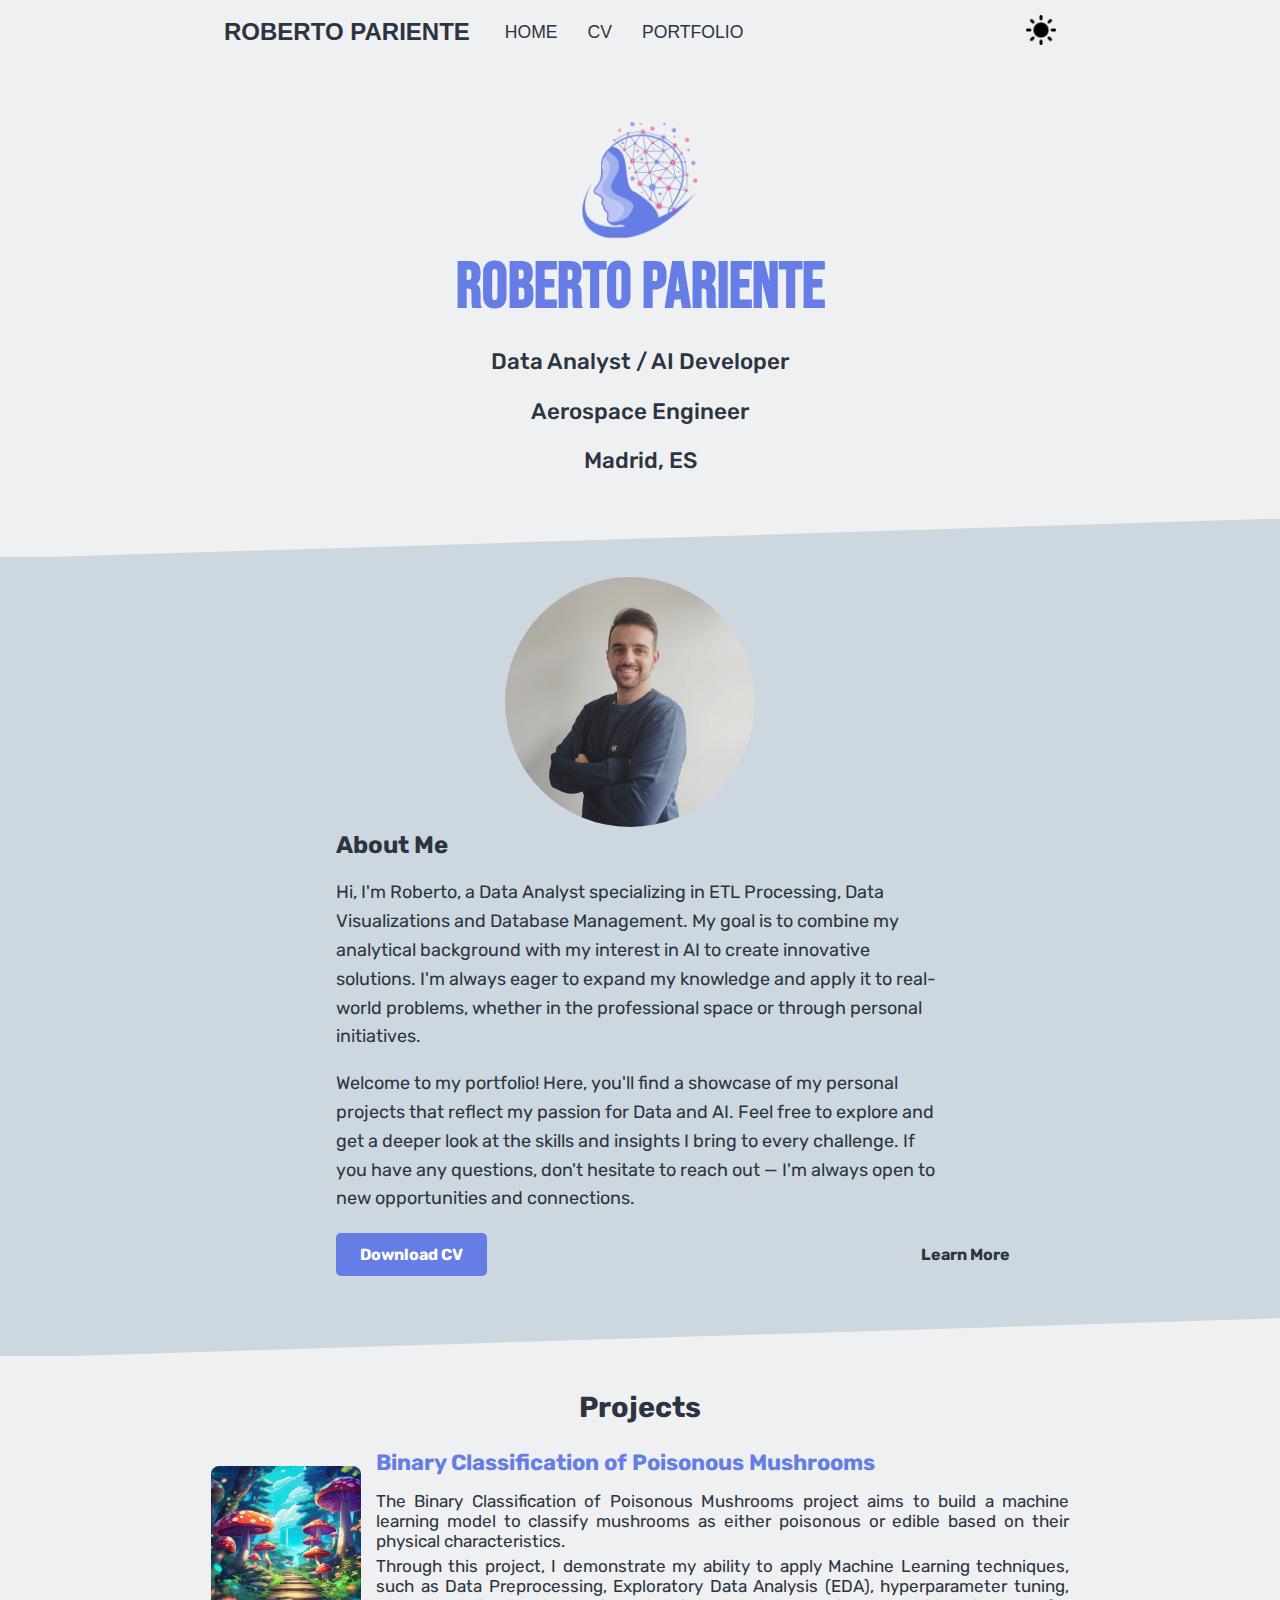
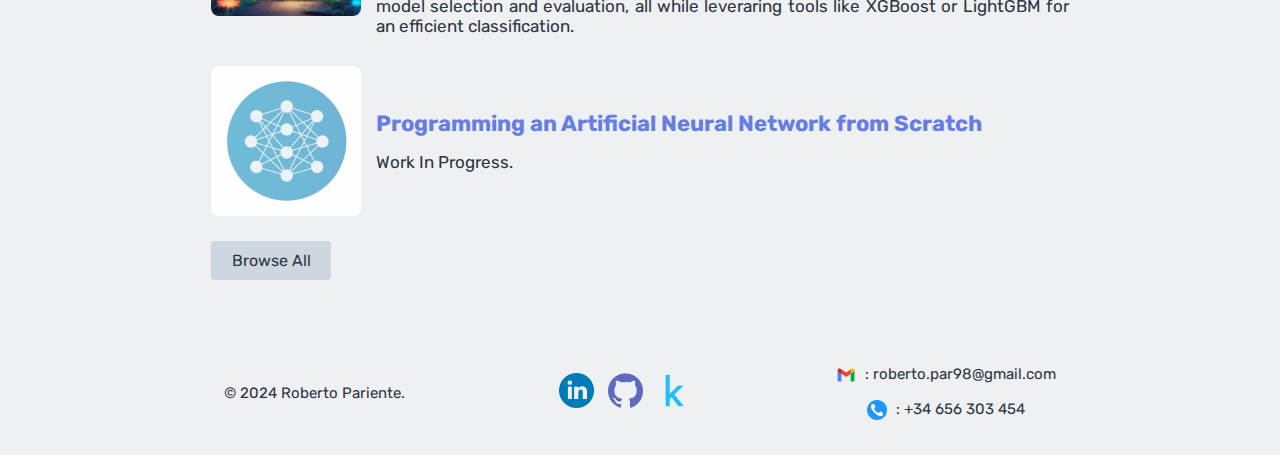
==== commit bc1018ca: "Add files via upload" ====
--- a/index.html
+++ b/index.html
@@ -39,27 +39,6 @@
         </div>
     </header>
     
-    <!-- Navigation Bar
-    <header>
-        <div class="container">
-            <div class="nav-left">
-                <a href="index.html" class="logo">ROBERTO PARIENTE</a>
-            </div>
-
-            <nav class="nav-center">
-                <ul>
-                    <li><a href="index.html">HOME</a></li>
-                    <li><a href="cv.html">CV</a></li>
-                    <li><a href="portfolio.html">PORTFOLIO</a></li>
-                </ul>
-            </nav>
-
-            <div class="nav-right">
-                <img class="dark-mode-toggle-img" src="assets/images/day-mode-icon.png" alt="Toggle Dark Mode">
-            </div>
-        </div>
-    </header> -->
-
     <!-- Hero Section -->
     <section class="hero">
         <div class="hero-img">
@@ -67,7 +46,7 @@
         </div>
         <div class="hero-content">
             <h1>Roberto Pariente</h1>
-            <p>Data Analyst / Machine Learning Developer</p>
+            <p>Data Analyst / AI Developer</p>
             <p>Aerospace Engineer</p>
             <p>Madrid, ES</p>
         </div>
@@ -82,9 +61,11 @@
             <div class="about-text">
                 <h2>About Me</h2>
                 <p>
-                    I'm Roberto Pariente, a Data Analyst and Data Engineer based in Madrid. I specialize in leveraging data to drive insights, with a focus on machine learning, data visualization, and database management. My experience spans across projects in AI, data analysis, and engineering, where I've optimized business processes and created predictive models.</p>
+                    Hi, I'm Roberto, a Data Analyst specializing in ETL Processing, Data Visualizations and Database Management. My goal is to combine my analytical background with my interest in AI to create innovative solutions. I'm always eager to expand my knowledge and apply it to real-world problems, whether in the professional space or through personal initiatives.
+                </p>
                 <p>
-                    Passionate about learning, I thrive in dynamic environments, constantly seeking new challenges. Feel free to explore my portfolio and get in touch!</p>
+                    Welcome to my portfolio! Here, you'll find a showcase of my personal projects that reflect my passion for Data and AI. Feel free to explore and get a deeper look at the skills and insights I bring to every challenge. If you have any questions, don't hesitate to reach out — I'm always open to new opportunities and connections.
+                </p>
                 <div class="about-buttons">
                     <a href="your-cv.pdf" class="btn download" download>Download CV</a>
                     <a href="cv.html" class="btn learn-more">Learn More</a>
@@ -98,22 +79,7 @@
         <h2>Projects</h2>
         <div class="project-list">
             
-            <!--
-            <div class="project-item">
-                <a href="project_1.html">
-                    <img src="assets/images/Neural_network_example.png" alt="Artificial Neural Network" class="project-icon">
-                </a>
-                <div class="project-details">    
-                    <a href="project_1.html">
-                        <h3>Artificial Neural Network</h3>
-                    </a>
-                    <p>Built a dashboard to track key business metrics.Analyzed customer survey data to identify trends.
-                        Analyzed customer survey data to identify trends.Analyzed customer survey data to identify trends.
-                        Analyzed customer survey data to identify trends.Analyzed customer survey data to identify trends.
-                    </p>
-                </div>
-            </div>
-            -->
+            
 
             <div class="project-item">
                 <a href="project_2.html">
@@ -127,12 +93,24 @@
                     <p>The Binary Classification of Poisonous Mushrooms project aims to build a machine learning 
                         model to classify mushrooms as either poisonous or edible based on their physical characteristics.
                     </p>
-                    <p> this project, I demonstrate my ability to apply Machine Learning techniques, such as Data 
+                    <p> Through this project, I demonstrate my ability to apply Machine Learning techniques, such as Data 
                         Preprocessing, Exploratory Data Analysis (EDA), hyperparameter tuning, model selection and evaluation,
                         all while leveraring tools like XGBoost or LightGBM for an efficient classification. 
                     </p>
                 </div>
             </div>
+
+            
+            <div class="project-item">
+                <img src="assets/images/Neural_network_example.png" alt="Artificial Neural Network" class="project-icon">
+                <div class="project-details">    
+                    <h3>Programming an Artificial Neural Network from Scratch</h3>
+                    <p>
+                        Work In Progress.
+                    </p>
+                </div>
+            </div>
+            
             
             <a href="portfolio.html" class="browse-all-button">Browse All</a>
         </div>
@@ -141,8 +119,24 @@
     <!-- Footer -->
     <footer>
         <div class="container">
-            <p>&copy; 2024 Your Name. All rights reserved.</p>
-            <p>Email: your.email@example.com | Phone: +123 456 7890</p>
+            <div class="container-left">
+                <p>&copy; 2024 Roberto Pariente.</p>
+            </div>
+            <div class="container-center">
+                <a href="https://www.linkedin.com/in/roberto-pariente-manso/">
+                    <img src="assets/images/linkedin.png" alt="LinkedIn">
+                </a>
+                <a href="https://github.com/robertopar98">
+                    <img src="assets/images/github1.png" alt="GitHub"> 
+                </a>
+                <a href="https://www.kaggle.com/robertopariente">
+                    <img src="assets/images/kaggle.png" alt="Kaggle"> 
+                </a>
+            </div>
+            <div class="container-right">
+                <p><img src="assets/images/gmail.png" alt="gmail"> : roberto.par98@gmail.com</p>
+                <p><img src="assets/images/phone.png" alt="phone"> : +34 656 303 454</p>
+            </div>
         </div>
     </footer>
 </body>
--- a/assets/css/generic.css
+++ b/assets/css/generic.css
@@ -85,6 +85,8 @@
     display: flex;
     align-items: center;
     margin-right: auto; /* Push nav-center next to nav-left */
+    z-index: 1; /* Ensure it stays behind the content */
+
 }
 
 .logo {
@@ -172,14 +174,42 @@
     background-color: var(--footer-bg-color);
     transition: background-color 0.3s ease, color 0.3s ease; /* Smooth transition */
     color: var(--footer-text-color);
+    padding: 20px 0;
     text-align: center;
-    padding: 20px 0;
+    font-size: 15px;
+    
+}
+
+footer .container{
+    display: flex;
+    width: 80%;
+}
+
+footer .container-center a{
+    margin-left: 10px;
+}
+
+footer .container-right img{
+    vertical-align: middle;
+    margin-right: 5px;
+}
+
+footer a{
+    text-decoration: none;
+}
+
+footer img{
+    width: 35px;
+}
+
+footer .container-right img{
+    width: 20px;
 }
 
 
 
 /* Responsive for Mobile Devices */
-@media screen and (max-width: 768px) {
+@media screen and (max-width: 1250px) {
     body .container{
         max-width: 90%;
         justify-content: center;
@@ -217,4 +247,13 @@
     footer{
         font-size: 0.8em;
     }
+    footer .container{
+        display: inline;
+    }
+    footer img{
+        width: 2em;
+    }
+    footer .container-right img{
+        width: 1.2em;
+    }
 }--- a/assets/css/index.css
+++ b/assets/css/index.css
@@ -8,7 +8,7 @@
 
 .hero img{
     min-width: 120px;
-    width: 10%;
+    width: 8%;
     height: auto;
     padding: 0px 0px 5px;
 }
@@ -46,7 +46,7 @@
     transition: background-color 0.3s ease, color 0.3s ease; /* Smooth transition */
     clip-path: polygon(100% 0, 0 100%, 100% 100%);
     z-index: 1; /* Ensure it stays behind the content */
-    transform: translateY(-99.8%); /* Optional: adjusts the slant position */
+    transform: translateY(-95%); /* Optional: adjusts the slant position */
 }
 
 .about-container {
@@ -79,6 +79,7 @@
 .about-text p {
     color: var(--secondary-text-color);
     line-height: 1.6;
+    font-size: 18px;
 }
 
 .about-buttons {
@@ -142,13 +143,13 @@
     transition: background-color 0.3s ease, color 0.3s ease; /* Smooth transition */
     clip-path: polygon(100% 0, 0 100%, 100% 100%);
     z-index: 1; /* Ensure it stays behind the content */
-    transform: translateY(-100%); /* Optional: adjusts the slant position */
+    transform: translateY(-95%); /* Optional: adjusts the slant position */
 }
 
 .featured-projects h2 {
     margin-bottom: 20px;
     color: var(--primary-text-color);
-    font-size: 1.5em;
+    font-size: 1.8em;
     font-weight: bold;
     text-align: center; /* Center the heading */
 }
@@ -185,14 +186,18 @@
 
 .project-details h3 {
     margin: 0;
-    font-size: 1.2em;
+    font-size: 22px;
     color: var(--special-color);
     font-weight: bold;
+    margin-bottom: 15px;
 }
 
 .project-details p {
     margin: 5px 0 0;
     color: var(--primary-text-color);
+    font-size: 17px;
+    text-align: justify;
+
 }
 
 .project-details a {
@@ -209,8 +214,8 @@
     display: inline-block;
     max-width: 80px;
     text-align: center;
-    background-color: #333;
-    color: #fff;
+    background-color: var(--secondary-bg-color);
+    color: var(--secondary-text-color);
     padding: 10px 20px;
     margin-left: 5px;
     font-size: 1em;
@@ -225,7 +230,7 @@
 
 
 /* Responsive for Mobile Devices */
-@media screen and (max-width: 768px) {
+@media screen and (max-width: 1250px) {
     .hero{
         padding: 20px 20px 50px;
     }
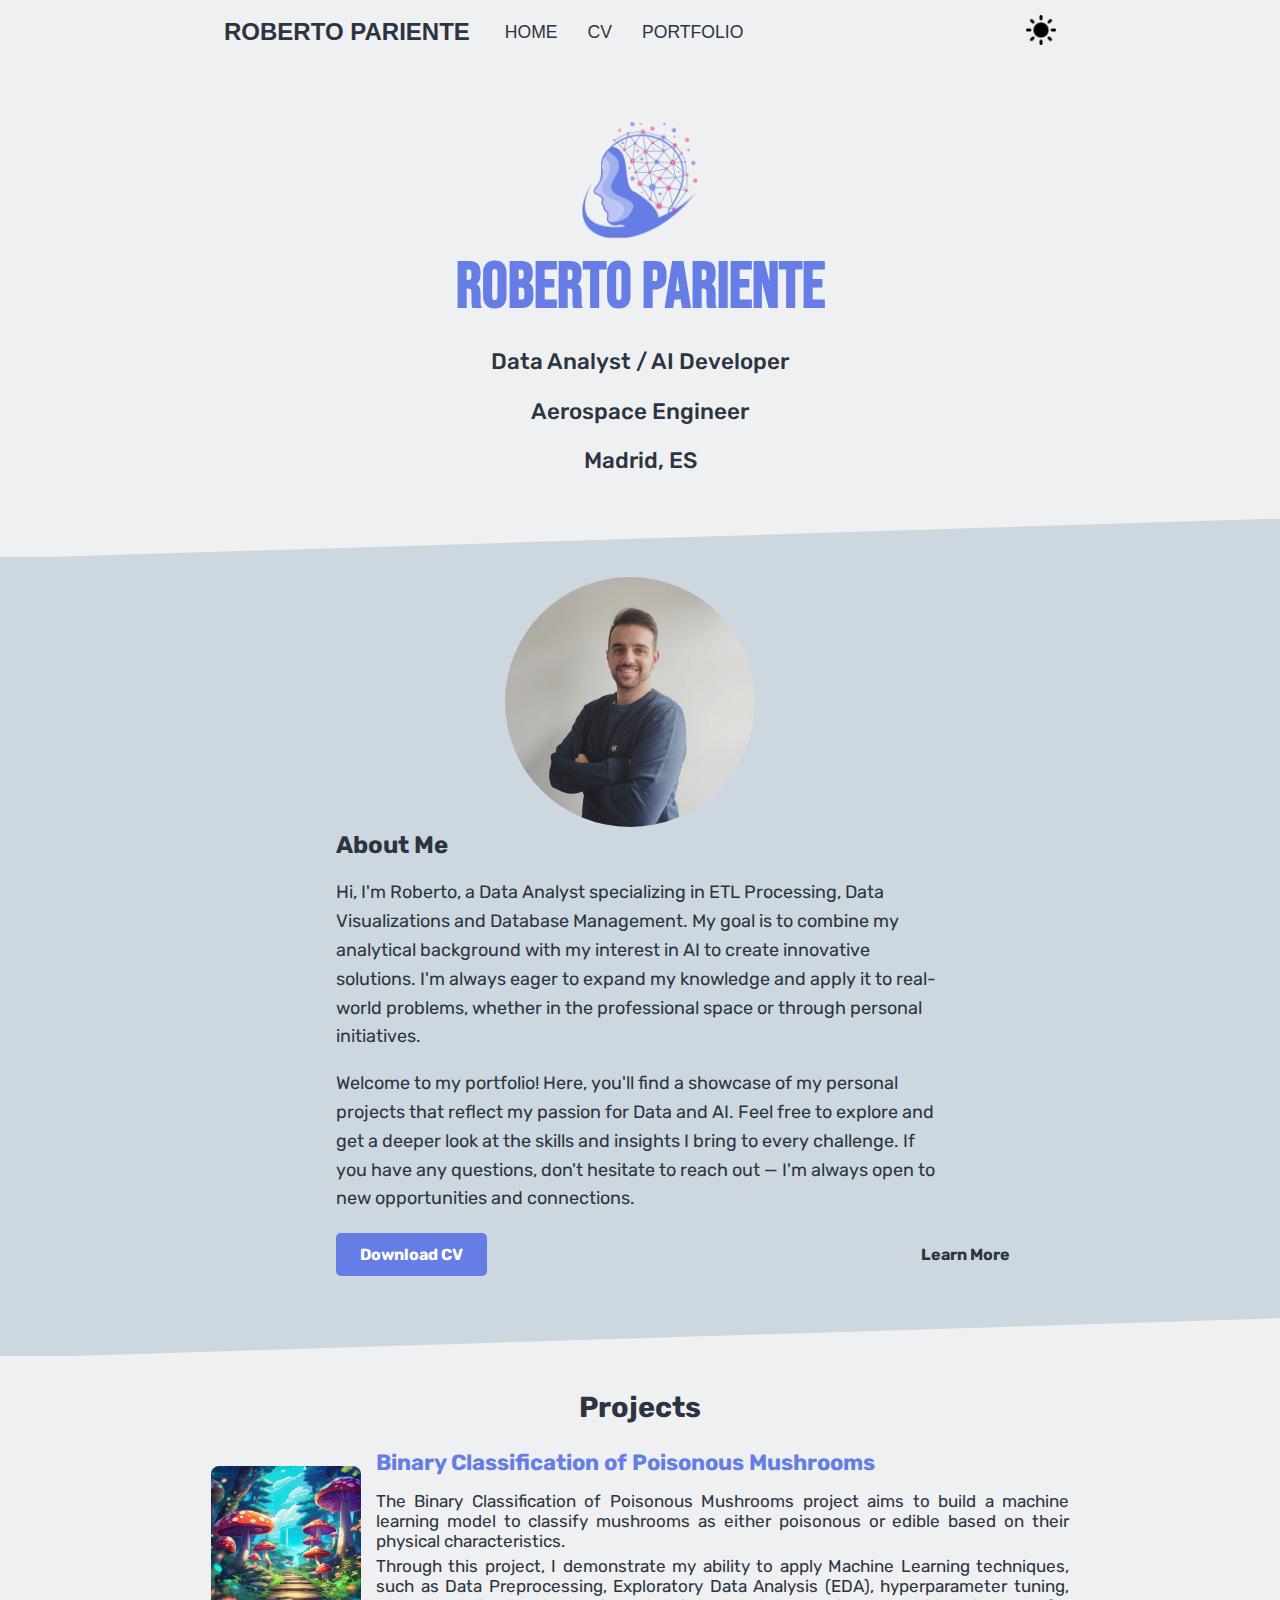
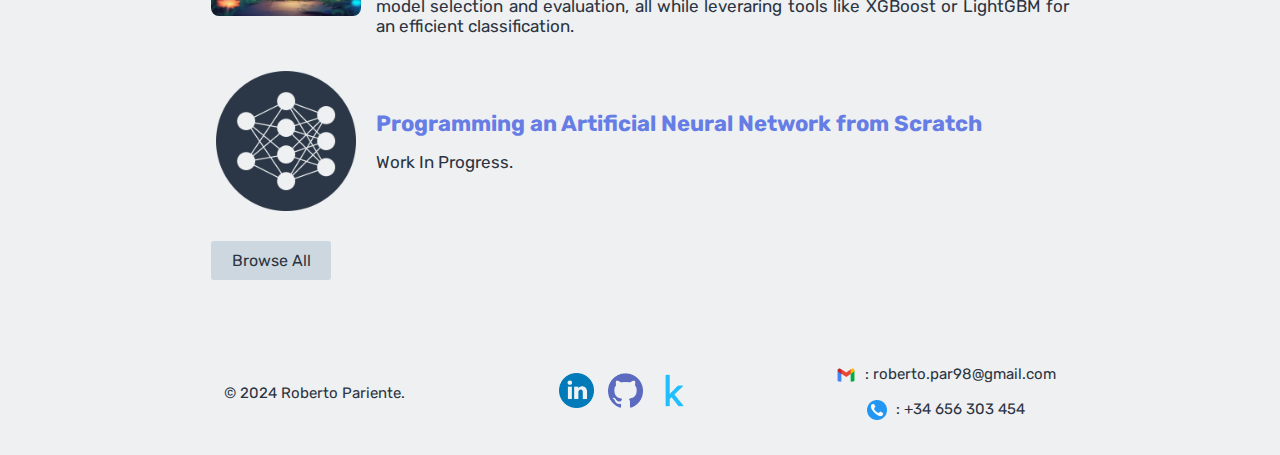
==== commit 520af2e1: "Add files via upload" ====
--- a/index.html
+++ b/index.html
@@ -67,7 +67,7 @@
                     Welcome to my portfolio! Here, you'll find a showcase of my personal projects that reflect my passion for Data and AI. Feel free to explore and get a deeper look at the skills and insights I bring to every challenge. If you have any questions, don't hesitate to reach out — I'm always open to new opportunities and connections.
                 </p>
                 <div class="about-buttons">
-                    <a href="your-cv.pdf" class="btn download" download>Download CV</a>
+                    <a href="Roberto_Pariente_CV.pdf" class="btn download" download>Download CV</a>
                     <a href="cv.html" class="btn learn-more">Learn More</a>
                 </div>
             </div>
--- a/assets/css/generic.css
+++ b/assets/css/generic.css
@@ -209,7 +209,7 @@
 
 
 /* Responsive for Mobile Devices */
-@media screen and (max-width: 1250px) {
+@media screen and (max-width: 768px) {
     body .container{
         max-width: 90%;
         justify-content: center;
--- a/assets/css/index.css
+++ b/assets/css/index.css
@@ -230,7 +230,7 @@
 
 
 /* Responsive for Mobile Devices */
-@media screen and (max-width: 1250px) {
+@media screen and (max-width: 768px) {
     .hero{
         padding: 20px 20px 50px;
     }
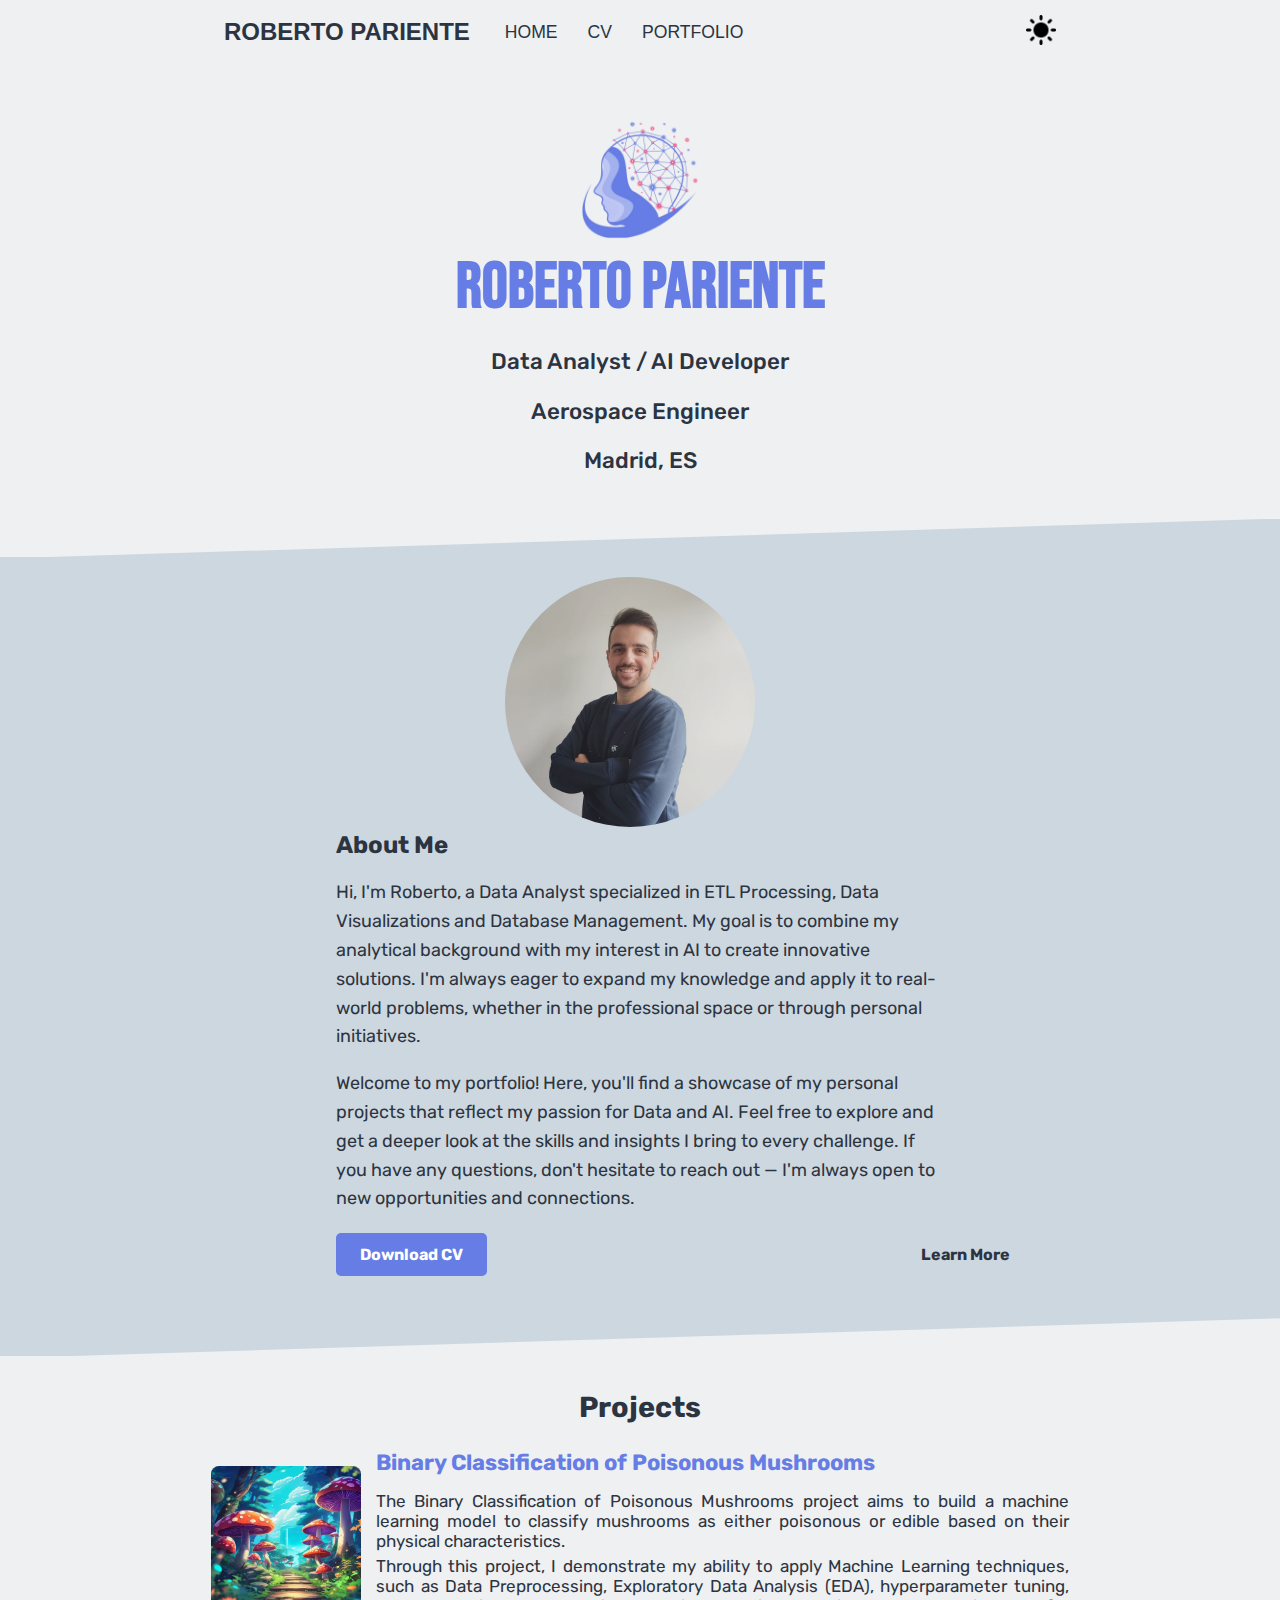
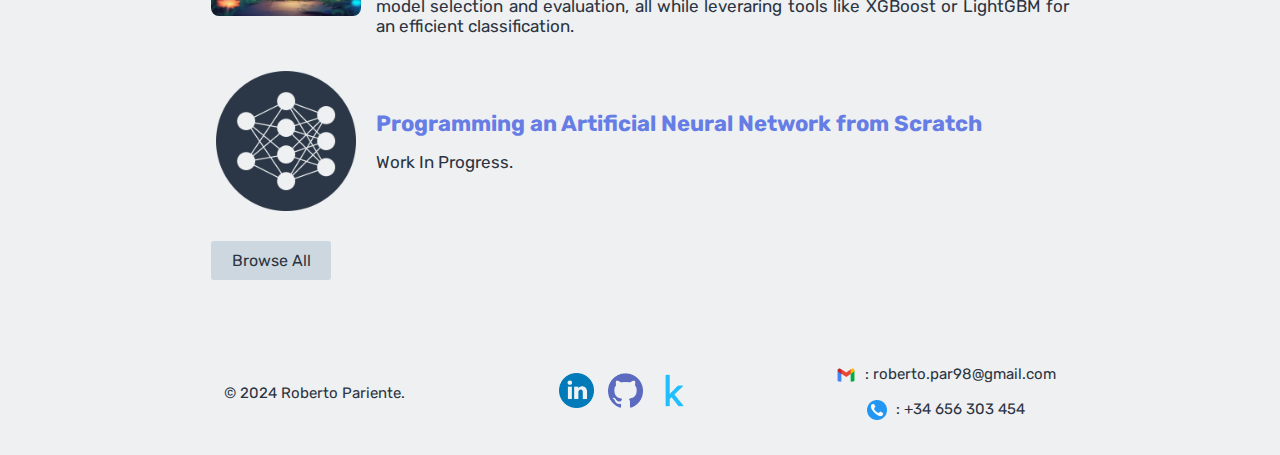
==== commit e891b0df: "Update index.html" ====
--- a/index.html
+++ b/index.html
@@ -61,7 +61,7 @@
             <div class="about-text">
                 <h2>About Me</h2>
                 <p>
-                    Hi, I'm Roberto, a Data Analyst specializing in ETL Processing, Data Visualizations and Database Management. My goal is to combine my analytical background with my interest in AI to create innovative solutions. I'm always eager to expand my knowledge and apply it to real-world problems, whether in the professional space or through personal initiatives.
+                    Hi, I'm Roberto, a Data Analyst specialized in ETL Processing, Data Visualizations and Database Management. My goal is to combine my analytical background with my interest in AI to create innovative solutions. I'm always eager to expand my knowledge and apply it to real-world problems, whether in the professional space or through personal initiatives.
                 </p>
                 <p>
                     Welcome to my portfolio! Here, you'll find a showcase of my personal projects that reflect my passion for Data and AI. Feel free to explore and get a deeper look at the skills and insights I bring to every challenge. If you have any questions, don't hesitate to reach out — I'm always open to new opportunities and connections.
--- a/assets/css/index.css
+++ b/assets/css/index.css
@@ -226,6 +226,7 @@
 
 .browse-all-button:hover {
     background-color: #555;
+    color: #fff;
 }
 
 
